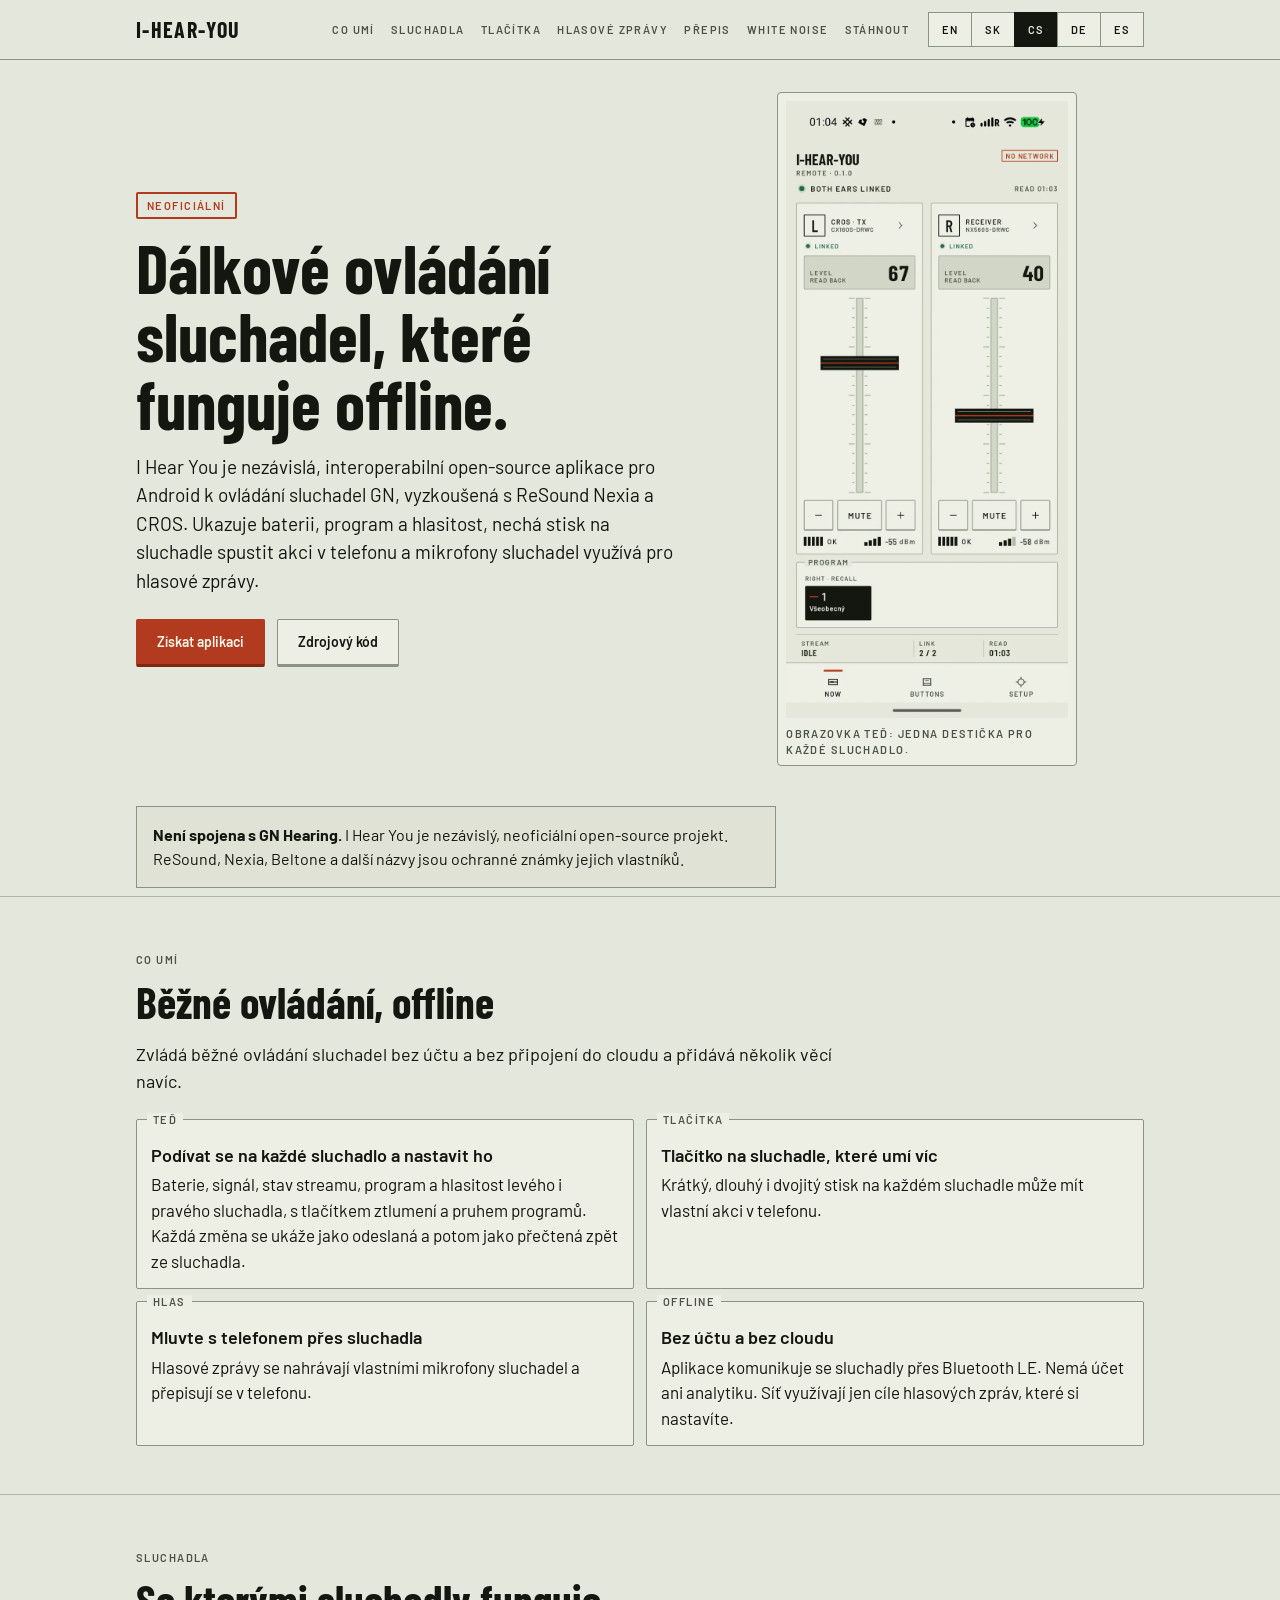
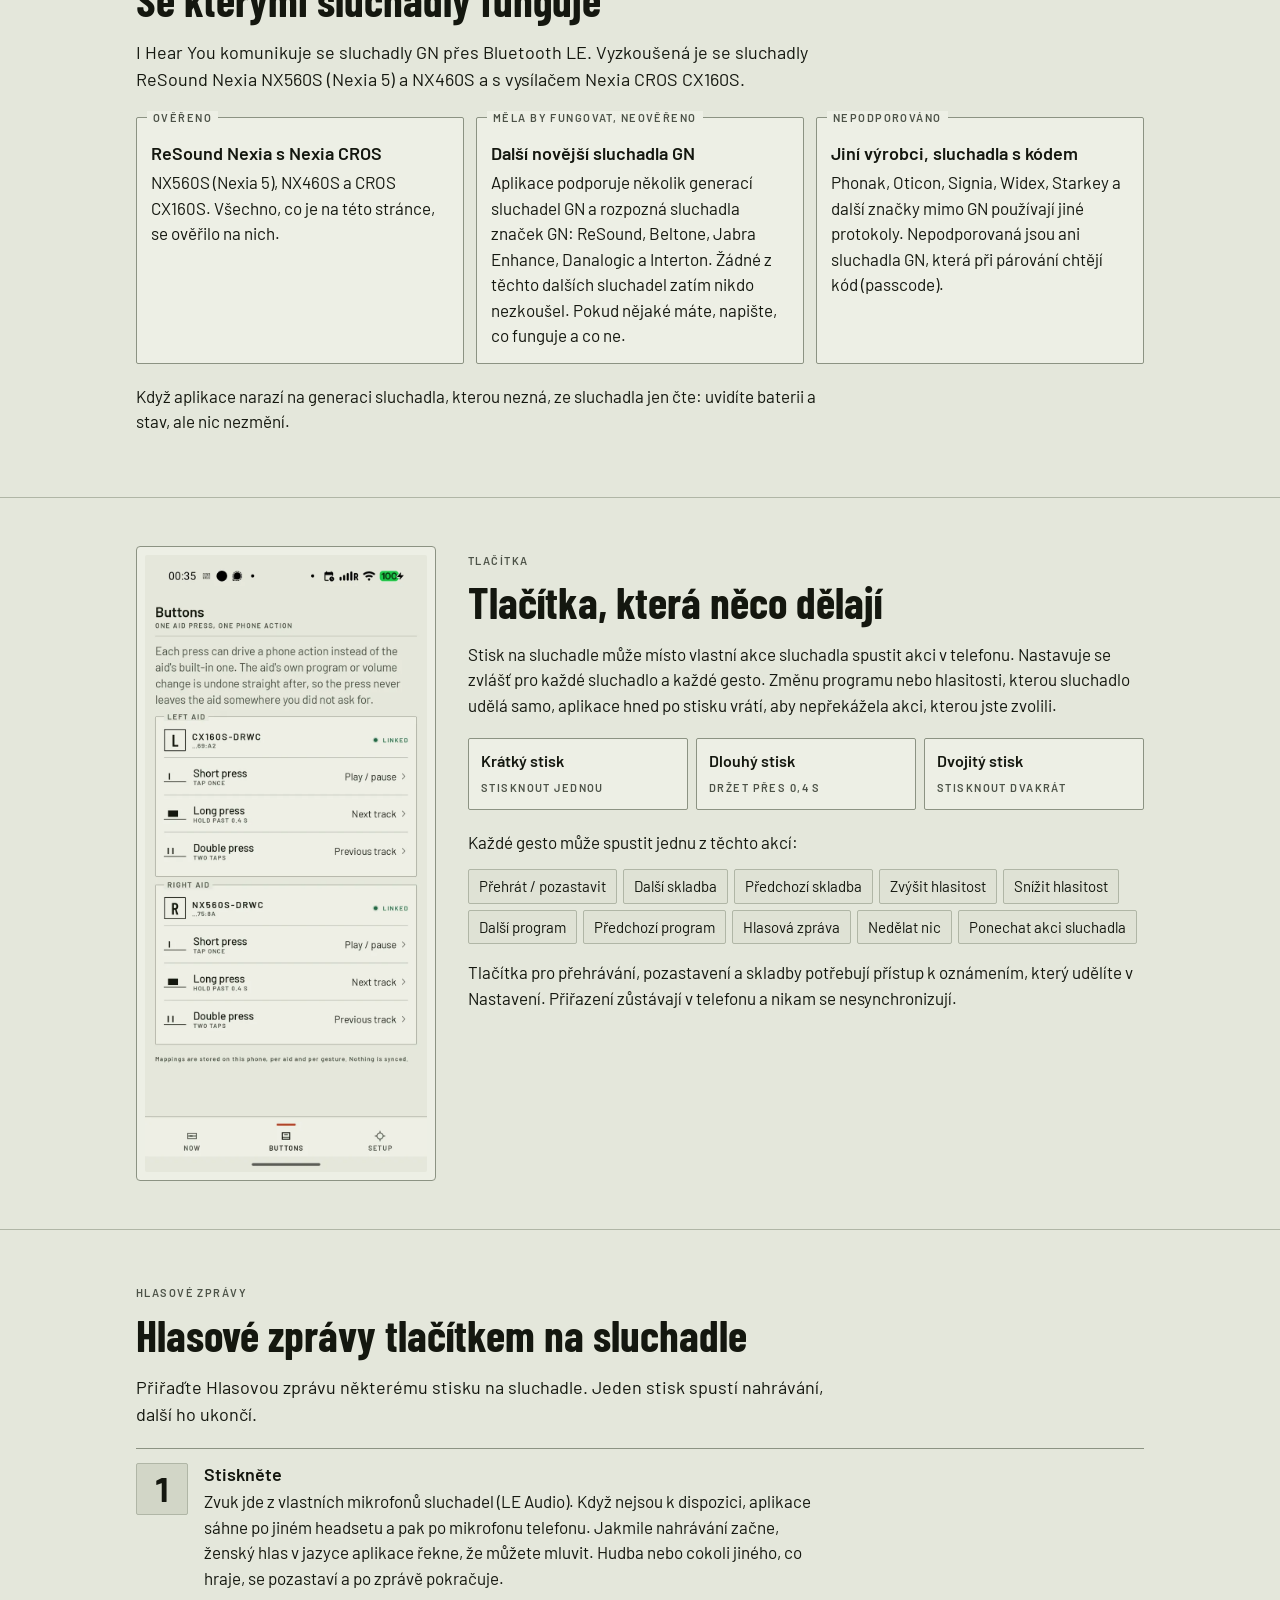
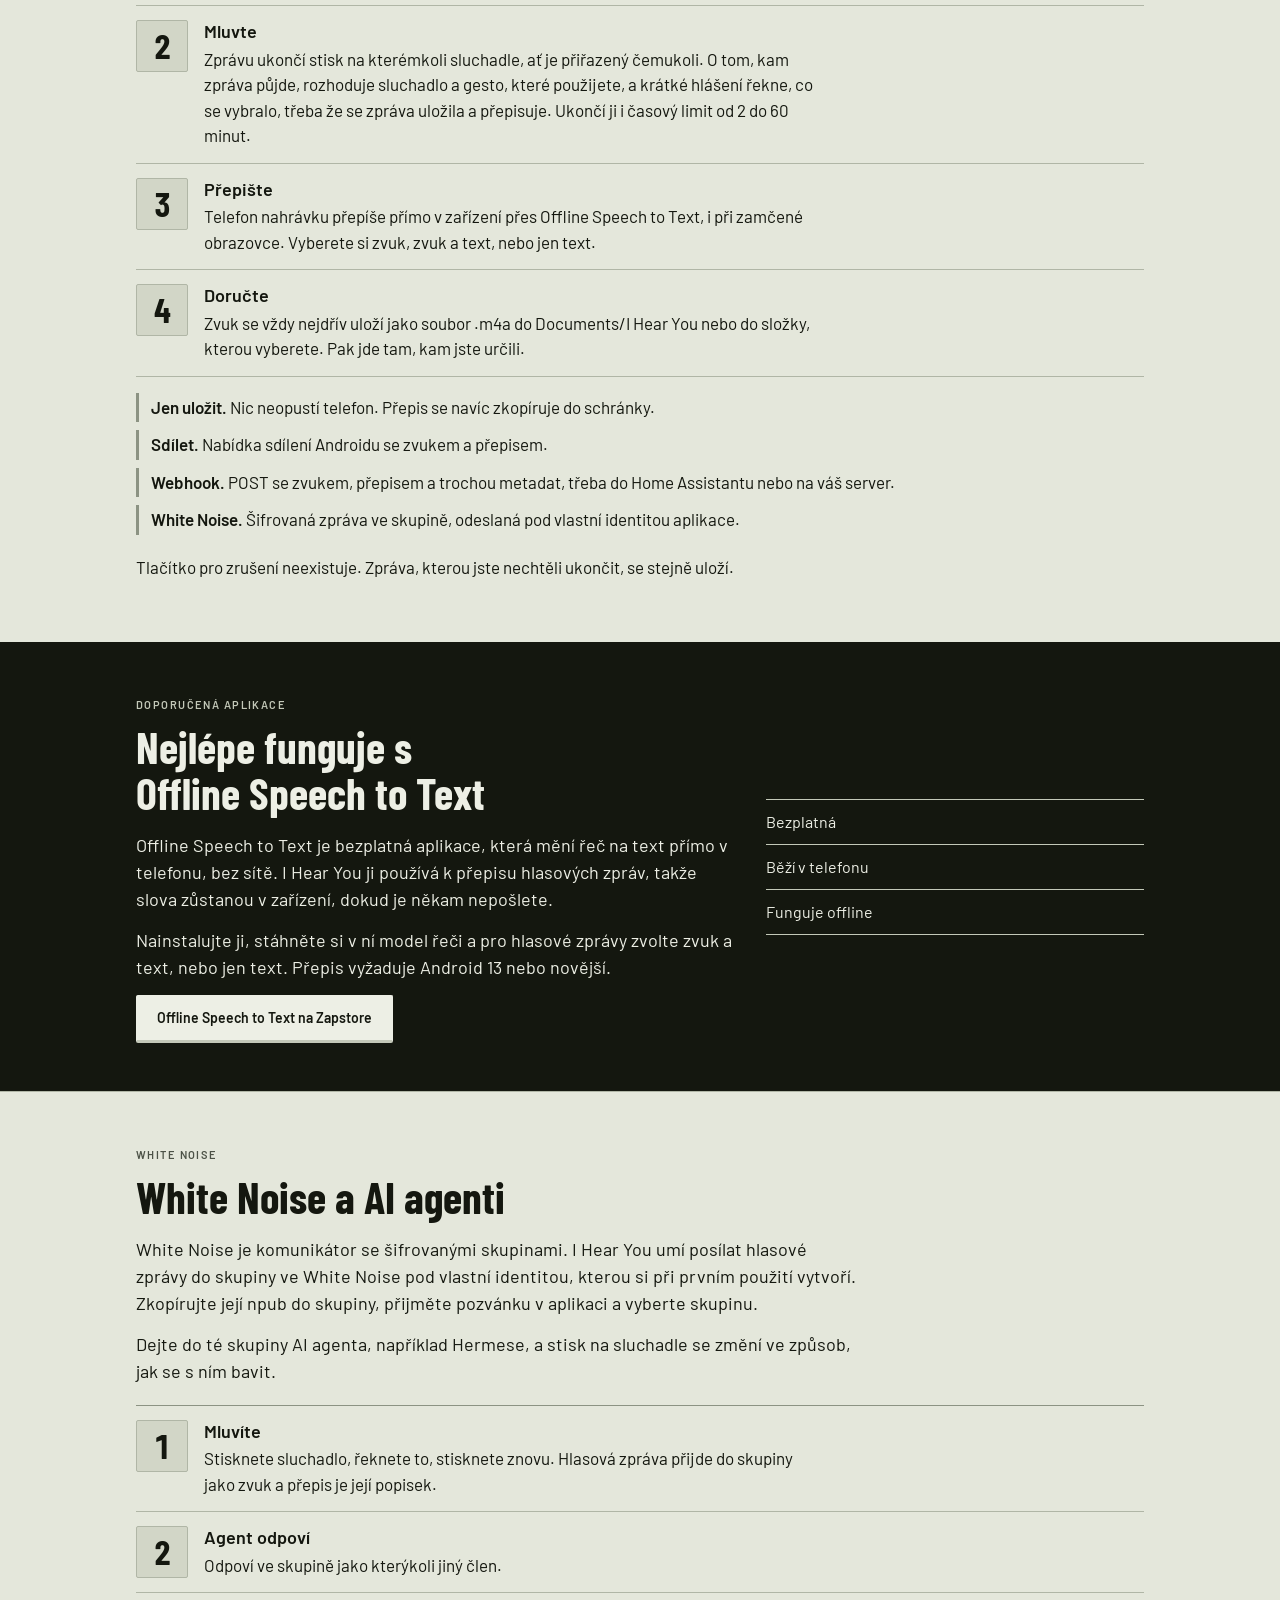
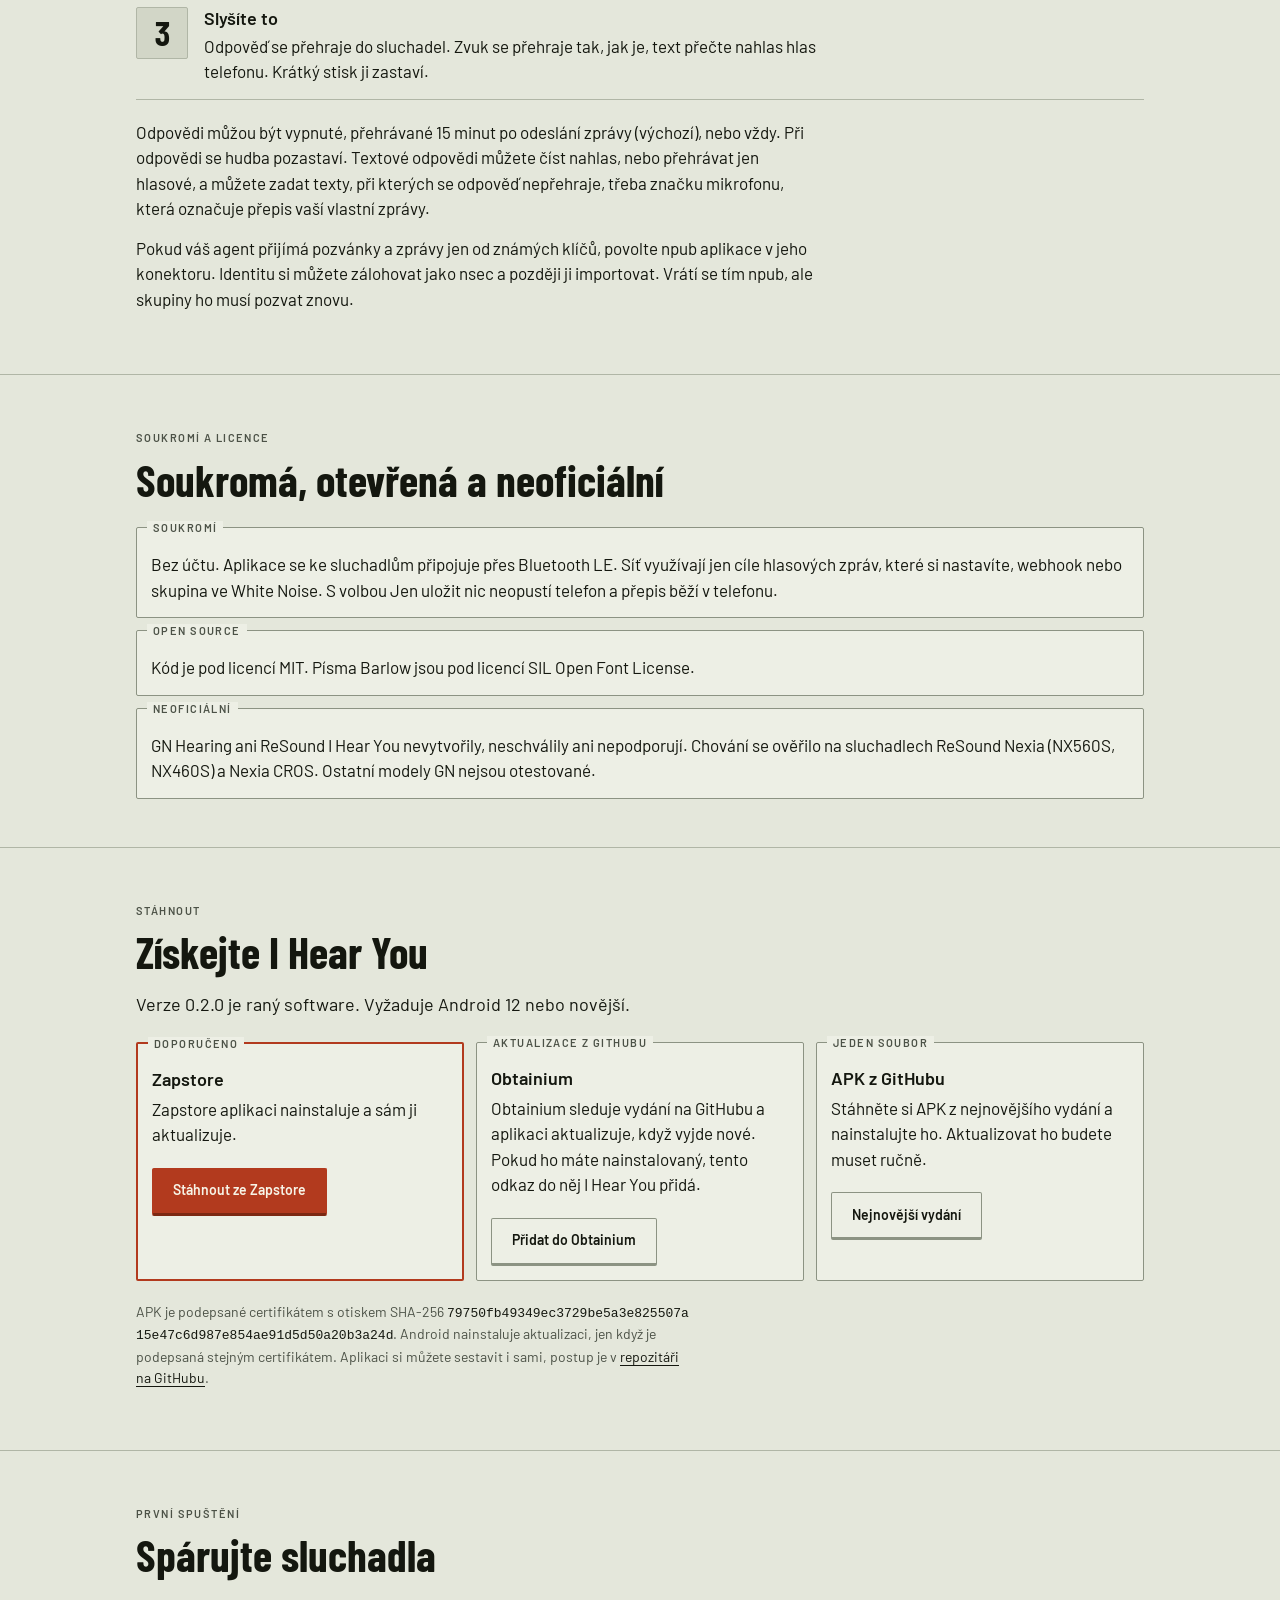
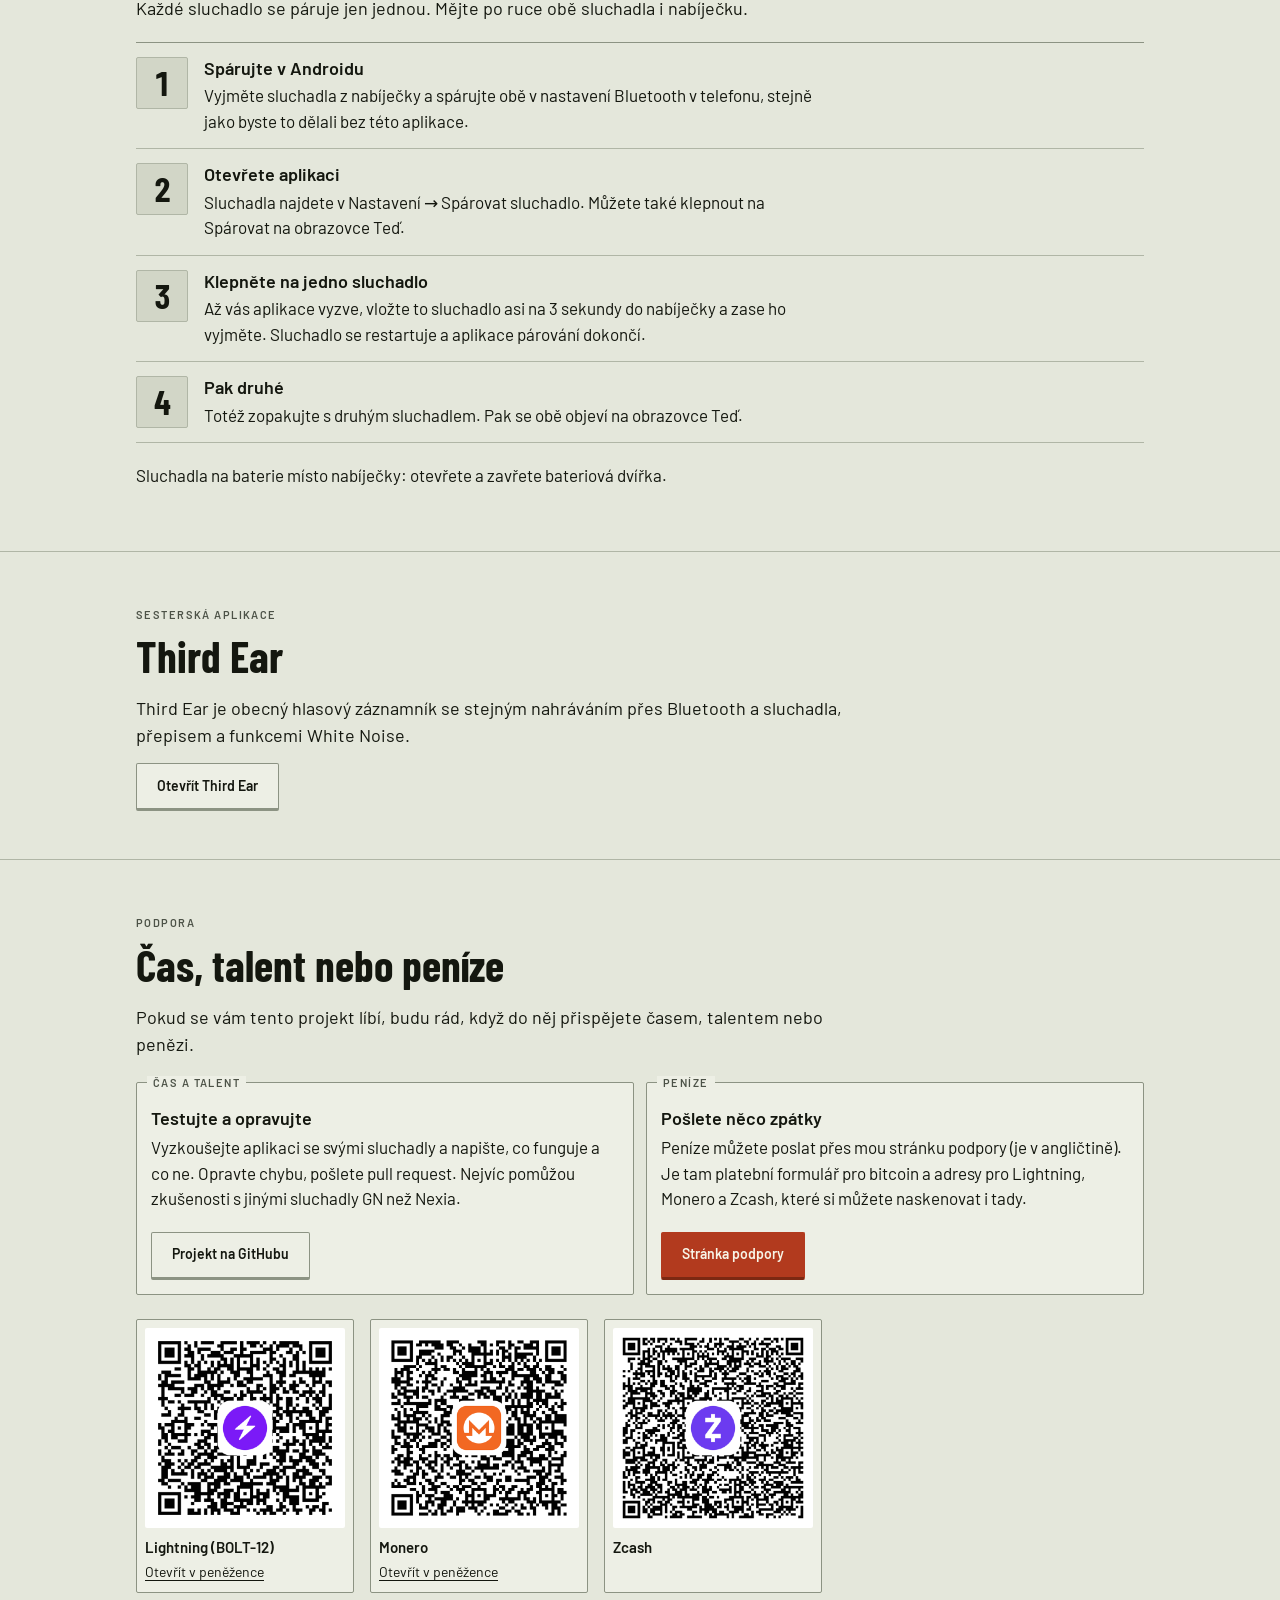
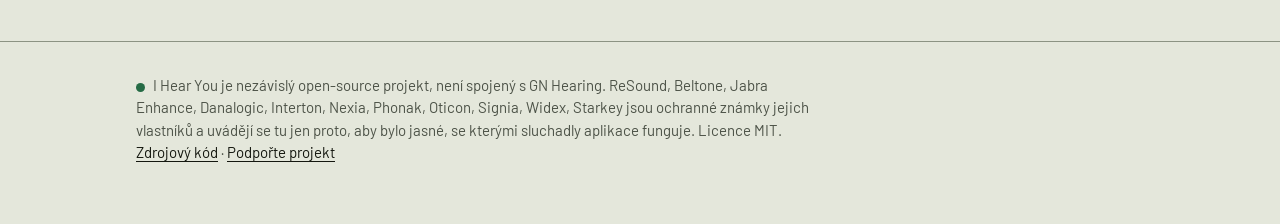
==== website/cs/index.html @ fbbc18d4 "I-Hear-You 0.2.0 Open-source Android remote for GN hearing aids: volume, mute, programs, battery, th" ====
<!doctype html>
<html lang="cs">
<head>
<meta charset="utf-8">
<meta name="viewport" content="width=device-width, initial-scale=1">
<title>I Hear You: offline dálkové ovládání sluchadel GN / ReSound</title>
<meta name="description" content="Nezávislá, interoperabilní open-source aplikace pro Android k ovládání sluchadel GN; funguje s ReSound Nexia a CROS. Bez účtu, funguje offline. Přiřazení tlačítek, hlasové zprávy přes mikrofony sluchadel, přepis v telefonu.">
<meta name="color-scheme" content="light dark">
<meta name="theme-color" content="#E4E7DB" media="(prefers-color-scheme: light)">
<meta name="theme-color" content="#15180F" media="(prefers-color-scheme: dark)">
<meta property="og:title" content="I Hear You: offline dálkové ovládání sluchadel GN / ReSound">
<meta property="og:description" content="Nezávislá, interoperabilní open-source aplikace pro Android k ovládání sluchadel GN; funguje s ReSound Nexia a CROS. Bez účtu, funguje offline. Přiřazení tlačítek, hlasové zprávy přes mikrofony sluchadel, přepis v telefonu.">
<meta property="og:type" content="website">
<link rel="canonical" href="https://jooray.github.io/i-hear-you/cs/">
<link rel="alternate" hreflang="en" href="https://jooray.github.io/i-hear-you/">
<link rel="alternate" hreflang="sk" href="https://jooray.github.io/i-hear-you/sk/">
<link rel="alternate" hreflang="cs" href="https://jooray.github.io/i-hear-you/cs/">
<link rel="alternate" hreflang="de" href="https://jooray.github.io/i-hear-you/de/">
<link rel="alternate" hreflang="es" href="https://jooray.github.io/i-hear-you/es/">
<link rel="alternate" hreflang="x-default" href="https://jooray.github.io/i-hear-you/">
<link rel="preload" href="../fonts/barlow_condensed_bold.ttf" as="font" type="font/ttf" crossorigin>
<link rel="stylesheet" href="../css/site.css">
</head>
<body>
<a class="skip" href="#main">Přeskočit na obsah</a>
<header class="top"><div class="wrap">
<a class="wordmark" href="#top" id="top">I-Hear-You</a>
<nav class="nav"><a href="#what">Co umí</a><a href="#aids">Sluchadla</a><a href="#buttons">Tlačítka</a><a href="#voice">Hlasové zprávy</a><a href="#ostt">Přepis</a><a href="#whitenoise">White Noise</a><a href="#get">Stáhnout</a></nav>
<div class="lang" role="group" aria-label="Language"><a href="../index.html" hreflang="en" lang="en" title="English">EN</a><a href="../sk/index.html" hreflang="sk" lang="sk" title="Slovenčina">SK</a><span aria-current="true" lang="cs">CS</span><a href="../de/index.html" hreflang="de" lang="de" title="Deutsch">DE</a><a href="../es/index.html" hreflang="es" lang="es" title="Español">ES</a></div>
</div></header>
<main id="main">
<div class="hero"><div class="wrap">
<div>
<span class="stamp">Neoficiální</span>
<h1>Dálkové ovládání sluchadel, které funguje offline.</h1>
<p class="lead">I Hear You je nezávislá, interoperabilní open-source aplikace pro Android k ovládání sluchadel GN, vyzkoušená s ReSound Nexia a CROS. Ukazuje baterii, program a hlasitost, nechá stisk na sluchadle spustit akci v telefonu a mikrofony sluchadel využívá pro hlasové zprávy.</p>
<div class="keys">
<a class="key primary" href="#get">Získat aplikaci</a>
<a class="key" href="https://github.com/jooray/i-hear-you">Zdrojový kód</a></div>
</div>
<figure class="shot" style="margin:0 auto"><picture><source srcset="../img/now-dark.webp" media="(prefers-color-scheme: dark)"><img src="../img/now-light.webp" width="720" height="1575" alt="Obrazovka Teď v aplikaci I Hear You: dva kanály sluchadel s úrovní 67 a 40, tlačítka ztlumení a plus/mínus, pruh programů." decoding="async"></picture><figcaption class="label shot-cap">Obrazovka Teď: jedna destička pro každé sluchadlo.</figcaption></figure>
</div></div>
<div class="notice-wrap"><div class="wrap"><p class="notice" role="note"><strong>Není spojena s GN Hearing.</strong> I Hear You je nezávislý, neoficiální open-source projekt. ReSound, Nexia, Beltone a další názvy jsou ochranné známky jejich vlastníků.</p></div></div>

<section id="what"><div class="wrap">
<span class="label">Co umí</span>
<h2>Běžné ovládání, offline</h2>
<p class="intro">Zvládá běžné ovládání sluchadel bez účtu a bez připojení do cloudu a přidává několik věcí navíc.</p>
<div class="grid two"><div class="plate"><span class="label">Teď</span><h3>Podívat se na každé sluchadlo a nastavit ho</h3><p>Baterie, signál, stav streamu, program a hlasitost levého i pravého sluchadla, s tlačítkem ztlumení a pruhem programů. Každá změna se ukáže jako odeslaná a potom jako přečtená zpět ze sluchadla.</p></div><div class="plate"><span class="label">Tlačítka</span><h3>Tlačítko na sluchadle, které umí víc</h3><p>Krátký, dlouhý i dvojitý stisk na každém sluchadle může mít vlastní akci v telefonu.</p></div><div class="plate"><span class="label">Hlas</span><h3>Mluvte s telefonem přes sluchadla</h3><p>Hlasové zprávy se nahrávají vlastními mikrofony sluchadel a přepisují se v telefonu.</p></div><div class="plate"><span class="label">Offline</span><h3>Bez účtu a bez cloudu</h3><p>Aplikace komunikuje se sluchadly přes Bluetooth LE. Nemá účet ani analytiku. Síť využívají jen cíle hlasových zpráv, které si nastavíte.</p></div></div>
</div></section>

<section id="aids"><div class="wrap">
<span class="label">Sluchadla</span>
<h2>Se kterými sluchadly funguje</h2>
<p class="intro">I Hear You komunikuje se sluchadly GN přes Bluetooth LE. Vyzkoušená je se sluchadly ReSound Nexia NX560S (Nexia 5) a NX460S a s vysílačem Nexia CROS CX160S.</p>
<div class="grid three"><div class="plate"><span class="label">Ověřeno</span><h3>ReSound Nexia s Nexia CROS</h3><p>NX560S (Nexia 5), NX460S a CROS CX160S. Všechno, co je na této stránce, se ověřilo na nich.</p></div><div class="plate"><span class="label">Měla by fungovat, neověřeno</span><h3>Další novější sluchadla GN</h3><p>Aplikace podporuje několik generací sluchadel GN a rozpozná sluchadla značek GN: ReSound, Beltone, Jabra Enhance, Danalogic a Interton. Žádné z těchto dalších sluchadel zatím nikdo nezkoušel. Pokud nějaké máte, napište, co funguje a co ne.</p></div><div class="plate"><span class="label">Nepodporováno</span><h3>Jiní výrobci, sluchadla s kódem</h3><p>Phonak, Oticon, Signia, Widex, Starkey a další značky mimo GN používají jiné protokoly. Nepodporovaná jsou ani sluchadla GN, která při párování chtějí kód (passcode).</p></div></div>
<p style="margin-top:20px">Když aplikace narazí na generaci sluchadla, kterou nezná, ze sluchadla jen čte: uvidíte baterii a stav, ale nic nezmění.</p>
</div></section>

<section id="buttons"><div class="wrap split rev">
<figure class="shot"><picture><source srcset="../img/buttons-dark.webp" media="(prefers-color-scheme: dark)"><img src="../img/buttons-light.webp" width="720" height="1575" alt="Obrazovka Tlačítka: pro levé i pravé sluchadlo krátký stisk přiřazený k přehrát / pozastavit, dlouhý k další skladbě, dvojitý k předchozí skladbě." loading="lazy" decoding="async"></picture></figure>
<div>
<span class="label">Tlačítka</span>
<h2>Tlačítka, která něco dělají</h2>
<p>Stisk na sluchadle může místo vlastní akce sluchadla spustit akci v telefonu. Nastavuje se zvlášť pro každé sluchadlo a každé gesto. Změnu programu nebo hlasitosti, kterou sluchadlo udělá samo, aplikace hned po stisku vrátí, aby nepřekážela akci, kterou jste zvolili.</p>
<ul class="gestures"><li><b>Krátký stisk</b><span class="label">stisknout jednou</span></li><li><b>Dlouhý stisk</b><span class="label">držet přes 0,4 s</span></li><li><b>Dvojitý stisk</b><span class="label">stisknout dvakrát</span></li></ul>
<p>Každé gesto může spustit jednu z těchto akcí:</p>
<ul class="chips"><li>Přehrát / pozastavit</li><li>Další skladba</li><li>Předchozí skladba</li><li>Zvýšit hlasitost</li><li>Snížit hlasitost</li><li>Další program</li><li>Předchozí program</li><li>Hlasová zpráva</li><li>Nedělat nic</li><li>Ponechat akci sluchadla</li></ul>
<p style="margin-top:16px">Tlačítka pro přehrávání, pozastavení a skladby potřebují přístup k oznámením, který udělíte v Nastavení. Přiřazení zůstávají v telefonu a nikam se nesynchronizují.</p>
</div>
</div></section>

<section id="voice"><div class="wrap">
<span class="label">Hlasové zprávy</span>
<h2>Hlasové zprávy tlačítkem na sluchadle</h2>
<p class="intro">Přiřaďte Hlasovou zprávu některému stisku na sluchadle. Jeden stisk spustí nahrávání, další ho ukončí.</p>
<ol class="rows"><li><span class="num" aria-hidden="true">1</span><h3>Stiskněte</h3><p>Zvuk jde z vlastních mikrofonů sluchadel (LE Audio). Když nejsou k dispozici, aplikace sáhne po jiném headsetu a pak po mikrofonu telefonu. Jakmile nahrávání začne, ženský hlas v jazyce aplikace řekne, že můžete mluvit. Hudba nebo cokoli jiného, co hraje, se pozastaví a po zprávě pokračuje.</p></li><li><span class="num" aria-hidden="true">2</span><h3>Mluvte</h3><p>Zprávu ukončí stisk na kterémkoli sluchadle, ať je přiřazený čemukoli. O tom, kam zpráva půjde, rozhoduje sluchadlo a gesto, které použijete, a krátké hlášení řekne, co se vybralo, třeba že se zpráva uložila a přepisuje. Ukončí ji i časový limit od 2 do 60 minut.</p></li><li><span class="num" aria-hidden="true">3</span><h3>Přepište</h3><p>Telefon nahrávku přepíše přímo v zařízení přes Offline Speech to Text, i při zamčené obrazovce. Vyberete si zvuk, zvuk a text, nebo jen text.</p></li><li><span class="num" aria-hidden="true">4</span><h3>Doručte</h3><p>Zvuk se vždy nejdřív uloží jako soubor .m4a do Documents/I Hear You nebo do složky, kterou vyberete. Pak jde tam, kam jste určili.</p></li></ol>
<ul class="dest"><li><b>Jen uložit.</b> Nic neopustí telefon. Přepis se navíc zkopíruje do schránky.</li><li><b>Sdílet.</b> Nabídka sdílení Androidu se zvukem a přepisem.</li><li><b>Webhook.</b> POST se zvukem, přepisem a trochou metadat, třeba do Home Assistantu nebo na váš server.</li><li><b>White Noise.</b> Šifrovaná zpráva ve skupině, odeslaná pod vlastní identitou aplikace.</li></ul>
<p style="margin-top:20px">Tlačítko pro zrušení neexistuje. Zpráva, kterou jste nechtěli ukončit, se stejně uloží.</p>
</div></section>

<section id="ostt" class="band"><div class="wrap band-grid">
<div>
<span class="label">Doporučená aplikace</span>
<h2>Nejlépe funguje s Offline Speech to Text</h2>
<p>Offline Speech to Text je bezplatná aplikace, která mění řeč na text přímo v telefonu, bez sítě. I Hear You ji používá k přepisu hlasových zpráv, takže slova zůstanou v zařízení, dokud je někam nepošlete.</p>
<p>Nainstalujte ji, stáhněte si v ní model řeči a pro hlasové zprávy zvolte zvuk a text, nebo jen text. Přepis vyžaduje Android 13 nebo novější.</p>
<div class="keys"><a class="key" href="https://zapstore.dev/apps/app.offlinespeechtotext">Offline Speech to Text na Zapstore</a></div>
</div>
<ul><li>Bezplatná</li><li>Běží v telefonu</li><li>Funguje offline</li></ul>
</div></section>

<section id="whitenoise"><div class="wrap">
<span class="label">White Noise</span>
<h2>White Noise a AI agenti</h2>
<p class="intro">White Noise je komunikátor se šifrovanými skupinami. I Hear You umí posílat hlasové zprávy do skupiny ve White Noise pod vlastní identitou, kterou si při prvním použití vytvoří. Zkopírujte její npub do skupiny, přijměte pozvánku v aplikaci a vyberte skupinu.</p>
<p class="intro">Dejte do té skupiny AI agenta, například Hermese, a stisk na sluchadle se změní ve způsob, jak se s ním bavit.</p>
<ol class="rows"><li><span class="num" aria-hidden="true">1</span><h3>Mluvíte</h3><p>Stisknete sluchadlo, řeknete to, stisknete znovu. Hlasová zpráva přijde do skupiny jako zvuk a přepis je její popisek.</p></li><li><span class="num" aria-hidden="true">2</span><h3>Agent odpoví</h3><p>Odpoví ve skupině jako kterýkoli jiný člen.</p></li><li><span class="num" aria-hidden="true">3</span><h3>Slyšíte to</h3><p>Odpověď se přehraje do sluchadel. Zvuk se přehraje tak, jak je, text přečte nahlas hlas telefonu. Krátký stisk ji zastaví.</p></li></ol>
<p style="margin-top:20px">Odpovědi můžou být vypnuté, přehrávané 15 minut po odeslání zprávy (výchozí), nebo vždy. Při odpovědi se hudba pozastaví. Textové odpovědi můžete číst nahlas, nebo přehrávat jen hlasové, a můžete zadat texty, při kterých se odpověď nepřehraje, třeba značku mikrofonu, která označuje přepis vaší vlastní zprávy.</p>
<p>Pokud váš agent přijímá pozvánky a zprávy jen od známých klíčů, povolte npub aplikace v jeho konektoru. Identitu si můžete zálohovat jako nsec a později ji importovat. Vrátí se tím npub, ale skupiny ho musí pozvat znovu.</p>
</div></section>

<section id="privacy"><div class="wrap">
<span class="label">Soukromí a licence</span>
<h2>Soukromá, otevřená a neoficiální</h2>
<div class="grid"><div class="plate"><span class="label">Soukromí</span><p>Bez účtu. Aplikace se ke sluchadlům připojuje přes Bluetooth LE. Síť využívají jen cíle hlasových zpráv, které si nastavíte, webhook nebo skupina ve White Noise. S volbou Jen uložit nic neopustí telefon a přepis běží v telefonu.</p></div><div class="plate"><span class="label">Open source</span><p>Kód je pod licencí MIT. Písma Barlow jsou pod licencí SIL Open Font License.</p></div><div class="plate"><span class="label">Neoficiální</span><p>GN Hearing ani ReSound I Hear You nevytvořily, neschválily ani nepodporují. Chování se ověřilo na sluchadlech ReSound Nexia (NX560S, NX460S) a Nexia CROS. Ostatní modely GN nejsou otestované.</p></div></div>
</div></section>

<section id="get"><div class="wrap">
<span class="label">Stáhnout</span>
<h2>Získejte I Hear You</h2>
<p class="intro">Verze 0.2.0 je raný software. Vyžaduje Android 12 nebo novější.</p>
<div class="grid three"><div class="plate pick"><span class="label">Doporučeno</span><h3>Zapstore</h3><p>Zapstore aplikaci nainstaluje a sám ji aktualizuje.</p><p><a class="key primary" href="https://zapstore.dev/apps/app.ihearyou">Stáhnout ze Zapstore</a></p></div><div class="plate"><span class="label">Aktualizace z GitHubu</span><h3>Obtainium</h3><p>Obtainium sleduje vydání na GitHubu a aplikaci aktualizuje, když vyjde nové. Pokud ho máte nainstalovaný, tento odkaz do něj I Hear You přidá.</p><p><a class="key" href="obtainium://add/https://github.com/jooray/i-hear-you">Přidat do Obtainium</a></p></div><div class="plate"><span class="label">Jeden soubor</span><h3>APK z GitHubu</h3><p>Stáhněte si APK z nejnovějšího vydání a nainstalujte ho. Aktualizovat ho budete muset ručně.</p><p><a class="key" href="https://github.com/jooray/i-hear-you/releases/latest">Nejnovější vydání</a></p></div></div>
<p class="fine">APK je podepsané certifikátem s otiskem SHA-256 <code>79750fb49349ec3729be5a3e825507a15e47c6d987e854ae91d5d50a20b3a24d</code>. Android nainstaluje aktualizaci, jen když je podepsaná stejným certifikátem. Aplikaci si můžete sestavit i sami, postup je v <a href="https://github.com/jooray/i-hear-you">repozitáři na GitHubu</a>.</p>
</div></section>

<section id="pair"><div class="wrap">
<span class="label">První spuštění</span>
<h2>Spárujte sluchadla</h2>
<p class="intro">Každé sluchadlo se páruje jen jednou. Mějte po ruce obě sluchadla i nabíječku.</p>
<ol class="rows"><li><span class="num" aria-hidden="true">1</span><h3>Spárujte v Androidu</h3><p>Vyjměte sluchadla z nabíječky a spárujte obě v nastavení Bluetooth v telefonu, stejně jako byste to dělali bez této aplikace.</p></li><li><span class="num" aria-hidden="true">2</span><h3>Otevřete aplikaci</h3><p>Sluchadla najdete v Nastavení → Spárovat sluchadlo. Můžete také klepnout na Spárovat na obrazovce Teď.</p></li><li><span class="num" aria-hidden="true">3</span><h3>Klepněte na jedno sluchadlo</h3><p>Až vás aplikace vyzve, vložte to sluchadlo asi na 3 sekundy do nabíječky a zase ho vyjměte. Sluchadlo se restartuje a aplikace párování dokončí.</p></li><li><span class="num" aria-hidden="true">4</span><h3>Pak druhé</h3><p>Totéž zopakujte s druhým sluchadlem. Pak se obě objeví na obrazovce Teď.</p></li></ol>
<p style="margin-top:20px">Sluchadla na baterie místo nabíječky: otevřete a zavřete bateriová dvířka.</p>
</div></section>

<section id="third"><div class="wrap">
<span class="label">Sesterská aplikace</span>
<h2>Third Ear</h2>
<p class="intro">Third Ear je obecný hlasový záznamník se stejným nahráváním přes Bluetooth a sluchadla, přepisem a funkcemi White Noise.</p>
<div class="keys"><a class="key" href="https://jooray.github.io/third-ear/">Otevřít Third Ear</a></div>
</div></section>
<section id="support"><div class="wrap">
<span class="label">Podpora</span>
<h2>Čas, talent nebo peníze</h2>
<p class="intro">Pokud se vám tento projekt líbí, budu rád, když do něj přispějete časem, talentem nebo penězi.</p>
<div class="grid two"><div class="plate"><span class="label">Čas a talent</span><h3>Testujte a opravujte</h3><p>Vyzkoušejte aplikaci se svými sluchadly a napište, co funguje a co ne. Opravte chybu, pošlete pull request. Nejvíc pomůžou zkušenosti s jinými sluchadly GN než Nexia.</p><p><a class="key" href="https://github.com/jooray/i-hear-you">Projekt na GitHubu</a></p></div><div class="plate"><span class="label">Peníze</span><h3>Pošlete něco zpátky</h3><p>Peníze můžete poslat přes mou stránku podpory (je v angličtině). Je tam platební formulář pro bitcoin a adresy pro Lightning, Monero a Zcash, které si můžete naskenovat i tady.</p><p><a class="key primary" href="https://juraj.bednar.io/en/support-me/">Stránka podpory</a></p></div></div>
<ul class="qr"><li><img src="../img/qr-lightning-en.png" width="200" height="200" alt="QR kód: Lightning BOLT-12 offer" loading="lazy" decoding="async"><b>Lightning (BOLT-12)</b><a href="lightning:lno1pg98xatswphhyapqg48pvggz7yjxhrlfqjju2xf4qnvqd9fjk8acdy4cf7e7kep33vspyw8kplcs">Otevřít v peněžence</a></li><li><img src="../img/qr-monero.png" width="200" height="200" alt="QR kód: adresa Monero" loading="lazy" decoding="async"><b>Monero</b><a href="monero:89jGcmA65CReki73oLFvxHUzyR45wMqTN8G93ZYRizWVF2XUQgYKbPLGQYgxj2YjX4fxAUPQ7tLr4ATP7fpR4dSeHH3r9iH">Otevřít v peněžence</a></li><li><img src="../img/qr-zcash.png" width="200" height="200" alt="QR kód: adresa Zcash" loading="lazy" decoding="async"><b>Zcash</b></li></ul>
</div></section>
</main>
<footer><div class="wrap">
<p><span class="tick" aria-hidden="true"></span>I Hear You je nezávislý open-source projekt, není spojený s GN Hearing. ReSound, Beltone, Jabra Enhance, Danalogic, Interton, Nexia, Phonak, Oticon, Signia, Widex, Starkey jsou ochranné známky jejich vlastníků a uvádějí se tu jen proto, aby bylo jasné, se kterými sluchadly aplikace funguje. Licence MIT. <a href="https://github.com/jooray/i-hear-you">Zdrojový kód</a> · <a href="#support">Podpořte projekt</a></p>
</div></footer>
</body>
</html>
---- website/css/site.css ----
/* I Hear You website. Palette and type follow DESIGN.md ("The Sealed Meter"). */
@font-face{font-family:"Barlow";font-weight:400;font-style:normal;font-display:swap;src:url(../fonts/barlow_regular.ttf) format("truetype")}
@font-face{font-family:"Barlow";font-weight:600;font-style:normal;font-display:swap;src:url(../fonts/barlow_semibold.ttf) format("truetype")}
@font-face{font-family:"Barlow";font-weight:700;font-style:normal;font-display:swap;src:url(../fonts/barlow_bold.ttf) format("truetype")}
@font-face{font-family:"Barlow Condensed";font-weight:600;font-style:normal;font-display:swap;src:url(../fonts/barlow_condensed_semibold.ttf) format("truetype")}
@font-face{font-family:"Barlow Condensed";font-weight:700;font-style:normal;font-display:swap;src:url(../fonts/barlow_condensed_bold.ttf) format("truetype")}

:root{
  --ground:#E4E7DB;--plate:#EDEFE5;--plate-alt:#DFE2D5;--recess:#D2D6C7;
  --ink:#14170F;--ink-muted:#4C5247;--rule:#B0B6A6;--rule-strong:#8C9383;
  --seal:#B23A1E;--on-seal:#F7F4E7;--live:#256B45;
  --band:#14170F;--on-band:#EDEFE5;--on-band-muted:#C3C8B8;
  --shot-rule:#B0B6A6;
}
@media (prefers-color-scheme:dark){
  :root:not([data-theme="light"]){
    --ground:#15180F;--plate:#1C2016;--plate-alt:#222719;--recess:#0F120B;
    --ink:#ECE9DA;--ink-muted:#A9AE9F;--rule:#3B4134;--rule-strong:#59604E;
    --seal:#E8633F;--on-seal:#15180F;--live:#74C596;
    --band:#ECE9DA;--on-band:#15180F;--on-band-muted:#3B4134;
  }
}
*{box-sizing:border-box}
html{-webkit-text-size-adjust:100%;scroll-behavior:smooth}
body{margin:0;background:var(--ground);color:var(--ink);font:400 17px/1.5 "Barlow",system-ui,sans-serif;overflow-x:hidden}
img{max-width:100%;height:auto;display:block}
a{color:var(--ink);text-decoration-thickness:1px;text-underline-offset:3px}
a:hover{text-decoration-thickness:2px}
:focus-visible{outline:3px solid var(--seal);outline-offset:2px}
.skip{position:absolute;left:-999px;top:0;background:var(--ink);color:var(--ground);padding:10px 14px;z-index:10}
.skip:focus{left:0}
.wrap{max-width:1040px;margin:0 auto;padding:0 16px}

/* header */
.top{border-bottom:1px solid var(--rule-strong)}
.top .wrap{display:flex;flex-wrap:wrap;align-items:center;gap:8px 20px;padding-top:12px;padding-bottom:12px}
.wordmark{font:700 22px/1.1 "Barlow Condensed",sans-serif;letter-spacing:.06em;text-decoration:none;text-transform:uppercase;margin-right:auto}
.nav{display:flex;flex-wrap:wrap;gap:4px 16px;font:600 11px/1 "Barlow",sans-serif;letter-spacing:.13em;text-transform:uppercase}
.nav a{text-decoration:none;color:var(--ink-muted);padding:10px 0}
.nav a:hover{color:var(--ink);text-decoration:underline}
.lang{display:flex;gap:0;font:600 11px/1 "Barlow",sans-serif;letter-spacing:.13em}
.lang a,.lang span{padding:11px 10px;border:1px solid var(--rule-strong);margin-left:-1px;text-decoration:none;min-width:44px;text-align:center;background:var(--plate)}
.lang span{background:var(--ink);color:var(--ground);border-color:var(--ink)}
.lang a:hover{background:var(--plate-alt)}

/* label, stamp, keys */
.label{font:600 11px/1.4 "Barlow",sans-serif;letter-spacing:.13em;text-transform:uppercase;color:var(--ink-muted)}
.stamp{display:inline-block;border:2px solid var(--seal);color:var(--seal);font:600 11px/1 "Barlow",sans-serif;letter-spacing:.13em;text-transform:uppercase;padding:6px 9px;border-radius:2px}
.key{display:inline-flex;align-items:center;justify-content:center;min-height:48px;padding:0 20px;background:var(--plate);color:var(--ink);border:1px solid var(--rule-strong);border-bottom:3px solid var(--rule-strong);border-radius:2px;font:600 14px/1.2 "Barlow",sans-serif;text-decoration:none;text-align:center}
.key:hover{background:var(--plate-alt);text-decoration:none}
.key:active{transform:translateY(2px);border-bottom-width:1px}
.key.primary{background:var(--seal);color:var(--on-seal);border-color:var(--seal);border-bottom-color:#7c2812}
.key.primary:hover{filter:brightness(1.06)}
.key.off{opacity:.62;pointer-events:none;border-style:dashed}
.keys{display:flex;flex-wrap:wrap;gap:12px}

/* hero */
.hero{padding:32px 0 40px}
.hero .wrap{display:grid;grid-template-columns:minmax(0,1fr);gap:32px}
.hero h1{font:700 clamp(40px,9vw,68px)/1 "Barlow Condensed",sans-serif;margin:14px 0 16px;text-wrap:balance}
.lead{font-size:19px;max-width:34em;margin:0 0 24px}
.shot{border:1px solid var(--rule-strong);border-radius:4px;background:var(--plate);padding:8px;max-width:300px;width:100%;margin:0 auto}
.shot img{border-radius:2px}
.shot-cap{margin-top:8px}
@media(min-width:780px){
  .hero .wrap{grid-template-columns:minmax(0,1.25fr) minmax(0,1fr);align-items:center}
  .shot{margin:0 0 0 auto}
}

/* notice */
.notice{border:1px solid var(--rule-strong);background:var(--plate-alt);padding:16px;margin:0 0 0;font-size:16px}
.notice strong{font-weight:700}
.notice-wrap{padding:0 0 8px}

/* sections */
section{padding:48px 0;border-top:1px solid var(--rule)}
h2{font:700 clamp(30px,6vw,44px)/1.05 "Barlow Condensed",sans-serif;margin:8px 0 16px;text-wrap:balance}
h3{font:600 18px/1.25 "Barlow",sans-serif;margin:0 0 6px}
p{margin:0 0 14px;max-width:40em}
.intro{font-size:18px;max-width:40em}
.grid{display:grid;grid-template-columns:minmax(0,1fr);gap:12px;margin-top:24px}
@media(min-width:640px){.grid.two{grid-template-columns:repeat(2,minmax(0,1fr))}}
@media(min-width:900px){.grid.four{grid-template-columns:repeat(4,minmax(0,1fr))}}
.plate{position:relative;border:1px solid var(--rule-strong);background:var(--plate);border-radius:2px;padding:24px 14px 14px}
.plate>.label{position:absolute;top:-7px;left:10px;background:var(--plate);padding:0 6px;line-height:14px}
.plate p:last-child{margin-bottom:0}
.plate p{max-width:none}

.split{display:grid;grid-template-columns:minmax(0,1fr);gap:32px;align-items:start}
@media(min-width:780px){.split{grid-template-columns:minmax(0,1fr) 300px}.split.rev{grid-template-columns:300px minmax(0,1fr)}.split.rev .shot{order:-1}}
.split .shot{margin:0}

.rows{list-style:none;margin:20px 0 0;padding:0;border-top:1px solid var(--rule-strong)}
.rows li{display:grid;grid-template-columns:auto minmax(0,1fr);gap:4px 16px;padding:14px 0;border-bottom:1px solid var(--rule)}
.rows .num{grid-row:span 2;min-width:52px;height:52px;display:flex;align-items:center;justify-content:center;background:var(--recess);border:1px solid var(--rule);border-radius:2px;font:700 34px/1 "Barlow Condensed",sans-serif;font-feature-settings:"tnum"}
.rows p{margin:0;max-width:36em}
.rows h3{margin:0}
.gestures{display:grid;gap:8px;margin:20px 0;padding:0;list-style:none}
@media(min-width:560px){.gestures{grid-template-columns:repeat(3,minmax(0,1fr))}}
.gestures li{border:1px solid var(--rule-strong);background:var(--plate);padding:10px 12px;border-radius:2px}
.gestures b{display:block;font-weight:600;font-size:16px}
.chips{display:flex;flex-wrap:wrap;gap:6px;list-style:none;margin:8px 0 0;padding:0}
.chips li{background:var(--plate-alt);border:1px solid var(--rule);padding:5px 10px;font-size:15px;border-radius:2px}
.dest{margin:16px 0 0;padding:0;list-style:none;display:grid;gap:8px}
.dest li{border-left:3px solid var(--rule-strong);padding:2px 0 2px 12px}
.dest b{font-weight:600}

/* OSTT band */
.band{background:var(--band);color:var(--on-band);border-top:0;border-bottom:0}
.band h2{color:var(--on-band)}
.band .label{color:var(--on-band-muted)}
.band p{font-size:18px}
.band .key{background:var(--on-band);color:var(--band);border-color:var(--on-band);border-bottom-color:var(--on-band-muted)}
.band .key:hover{background:var(--plate-alt)}
.band .stamp{border-color:var(--on-band);color:var(--on-band)}
.band-grid{display:grid;grid-template-columns:minmax(0,1fr);gap:24px}
@media(min-width:780px){.band-grid{grid-template-columns:minmax(0,1.6fr) minmax(0,1fr);align-items:center}}
.band ul{margin:0;padding:0;list-style:none;border-top:1px solid var(--on-band-muted)}
.band li{padding:10px 0;border-bottom:1px solid var(--on-band-muted);font-size:16px}

/* get */
.get-note{color:var(--ink-muted);font-size:15px}
.dl{display:grid;grid-template-columns:minmax(0,1fr);gap:12px;margin-top:20px}
@media(min-width:640px){.dl{grid-template-columns:repeat(2,minmax(0,1fr))}}

footer{border-top:1px solid var(--rule-strong);padding:32px 0 48px;font-size:15px;color:var(--ink-muted)}
footer p{max-width:46em}
footer a{color:var(--ink)}
.tick{display:inline-block;width:9px;height:9px;border-radius:50%;background:var(--live);margin-right:8px;vertical-align:middle}

@media(prefers-reduced-motion:reduce){html{scroll-behavior:auto}.key:active{transform:none}}

/* hearing aids, install, pairing, support */
@media(min-width:860px){.grid.three{grid-template-columns:repeat(3,minmax(0,1fr))}}
.plate .key{margin-top:6px}
.plate.pick{border-color:var(--seal);border-width:2px}
.fine{color:var(--ink-muted);font-size:14px;margin-top:20px}
.fine code{font:13px/1.5 ui-monospace,SFMono-Regular,Menlo,monospace;word-break:break-all;color:var(--ink)}
.qr{display:flex;flex-wrap:wrap;gap:16px;list-style:none;margin:24px 0 0;padding:0}
.qr li{border:1px solid var(--rule-strong);background:var(--plate);border-radius:2px;padding:8px;width:218px}
.qr img{width:200px;height:200px;background:#fff;border-radius:2px}
.qr b{display:block;font-weight:600;font-size:15px;margin-top:8px}
.qr a{font-size:14px}
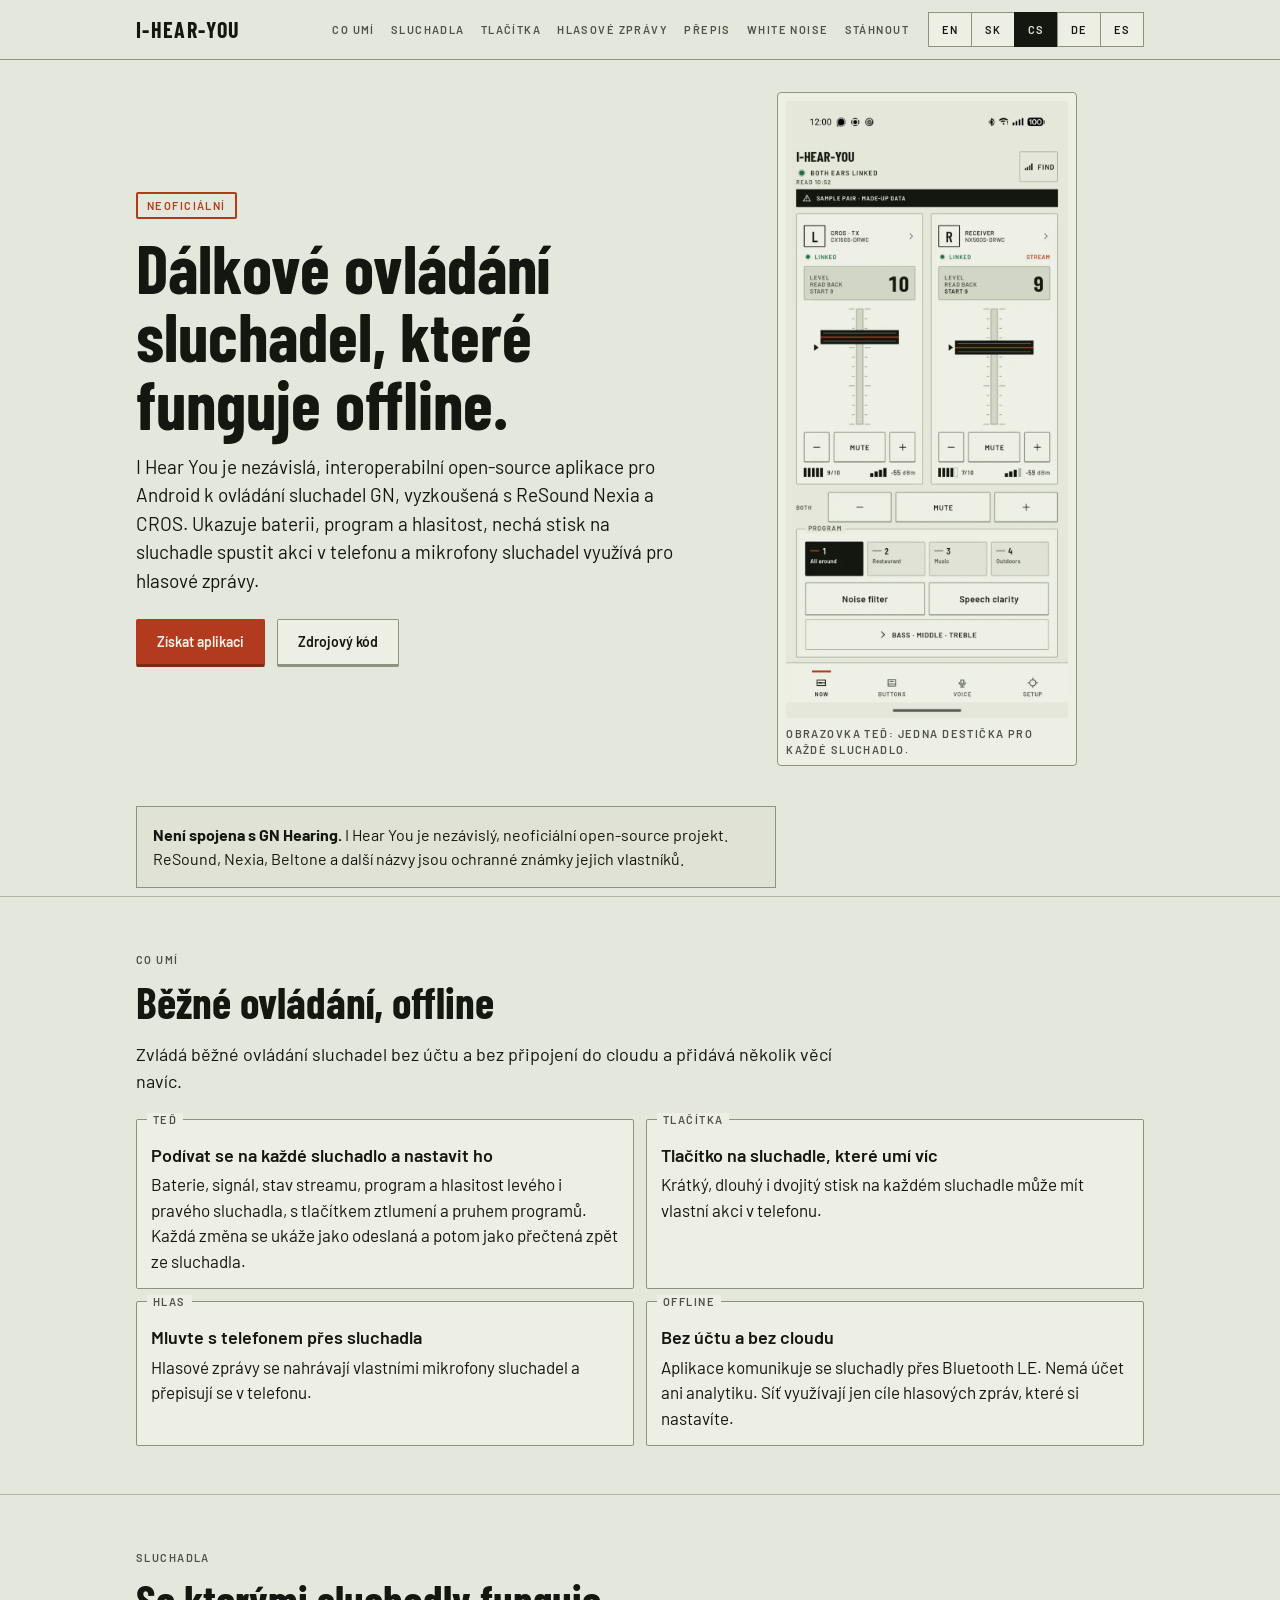
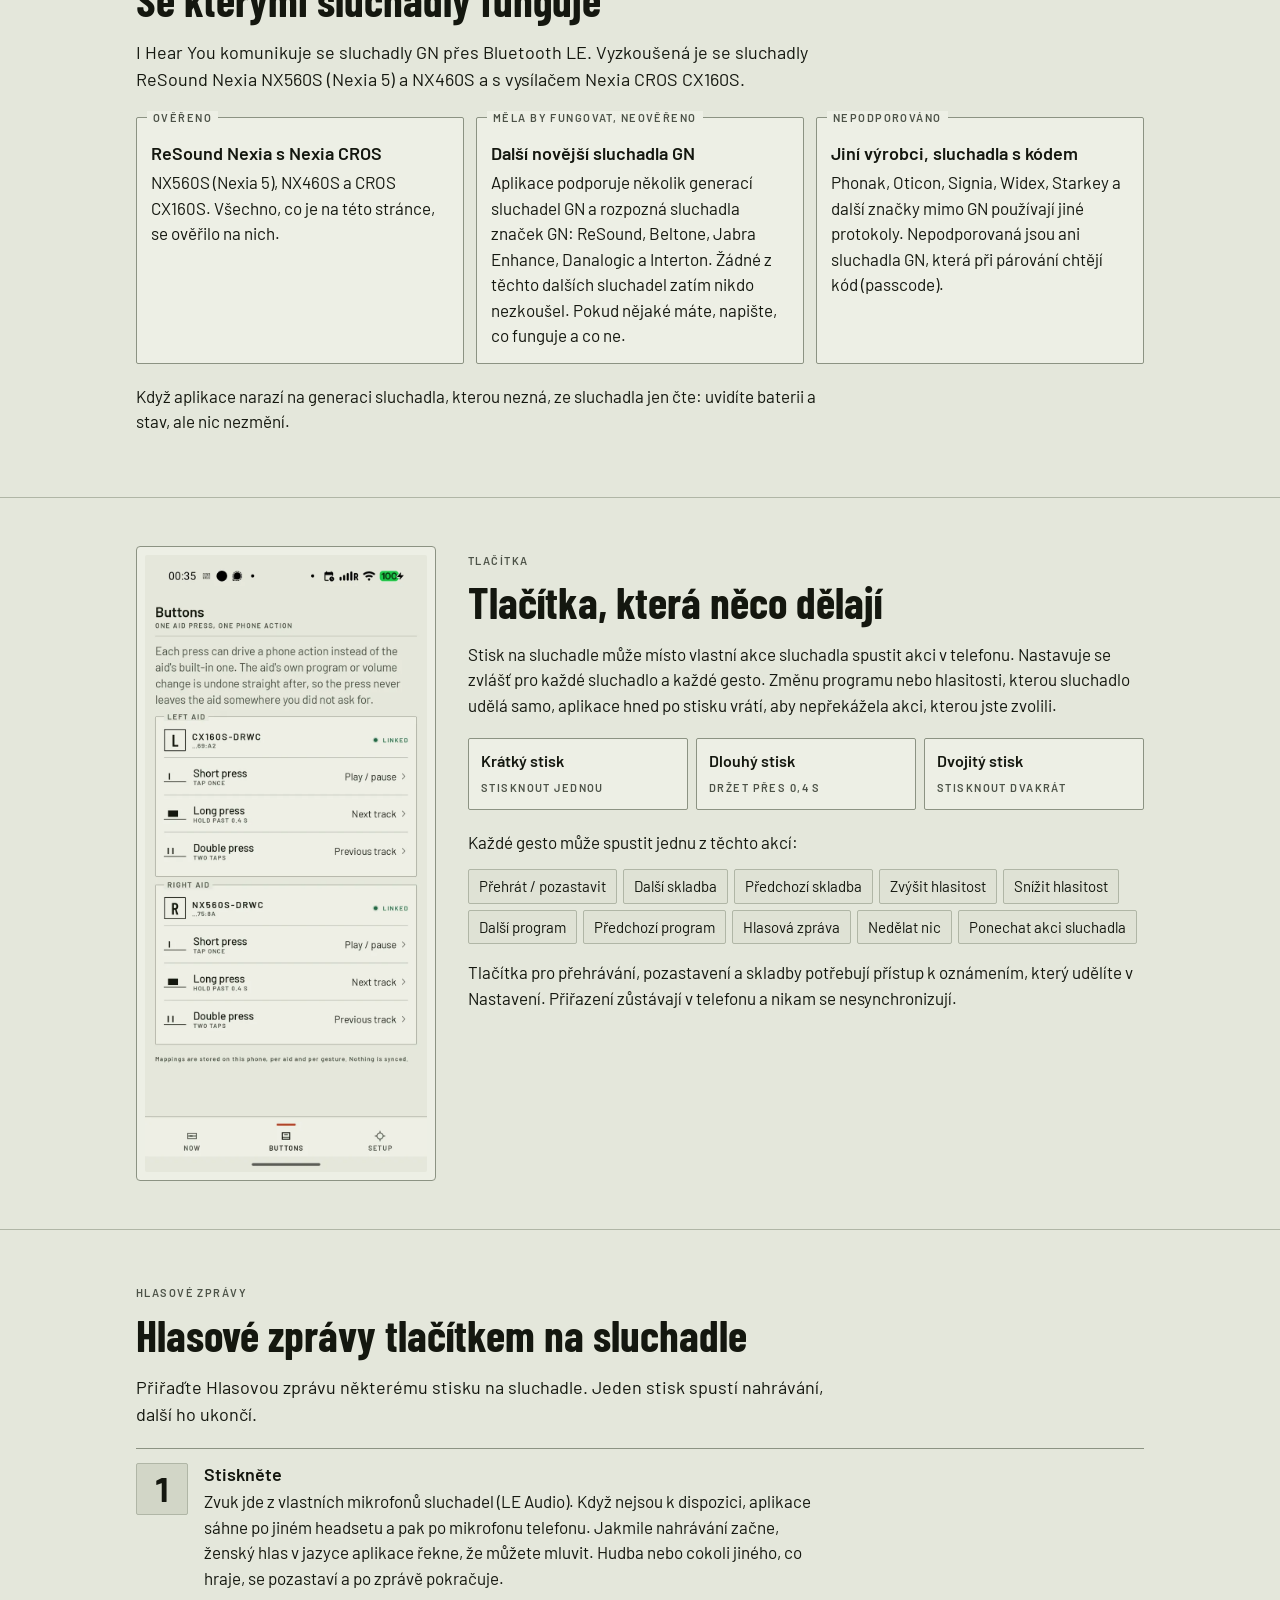
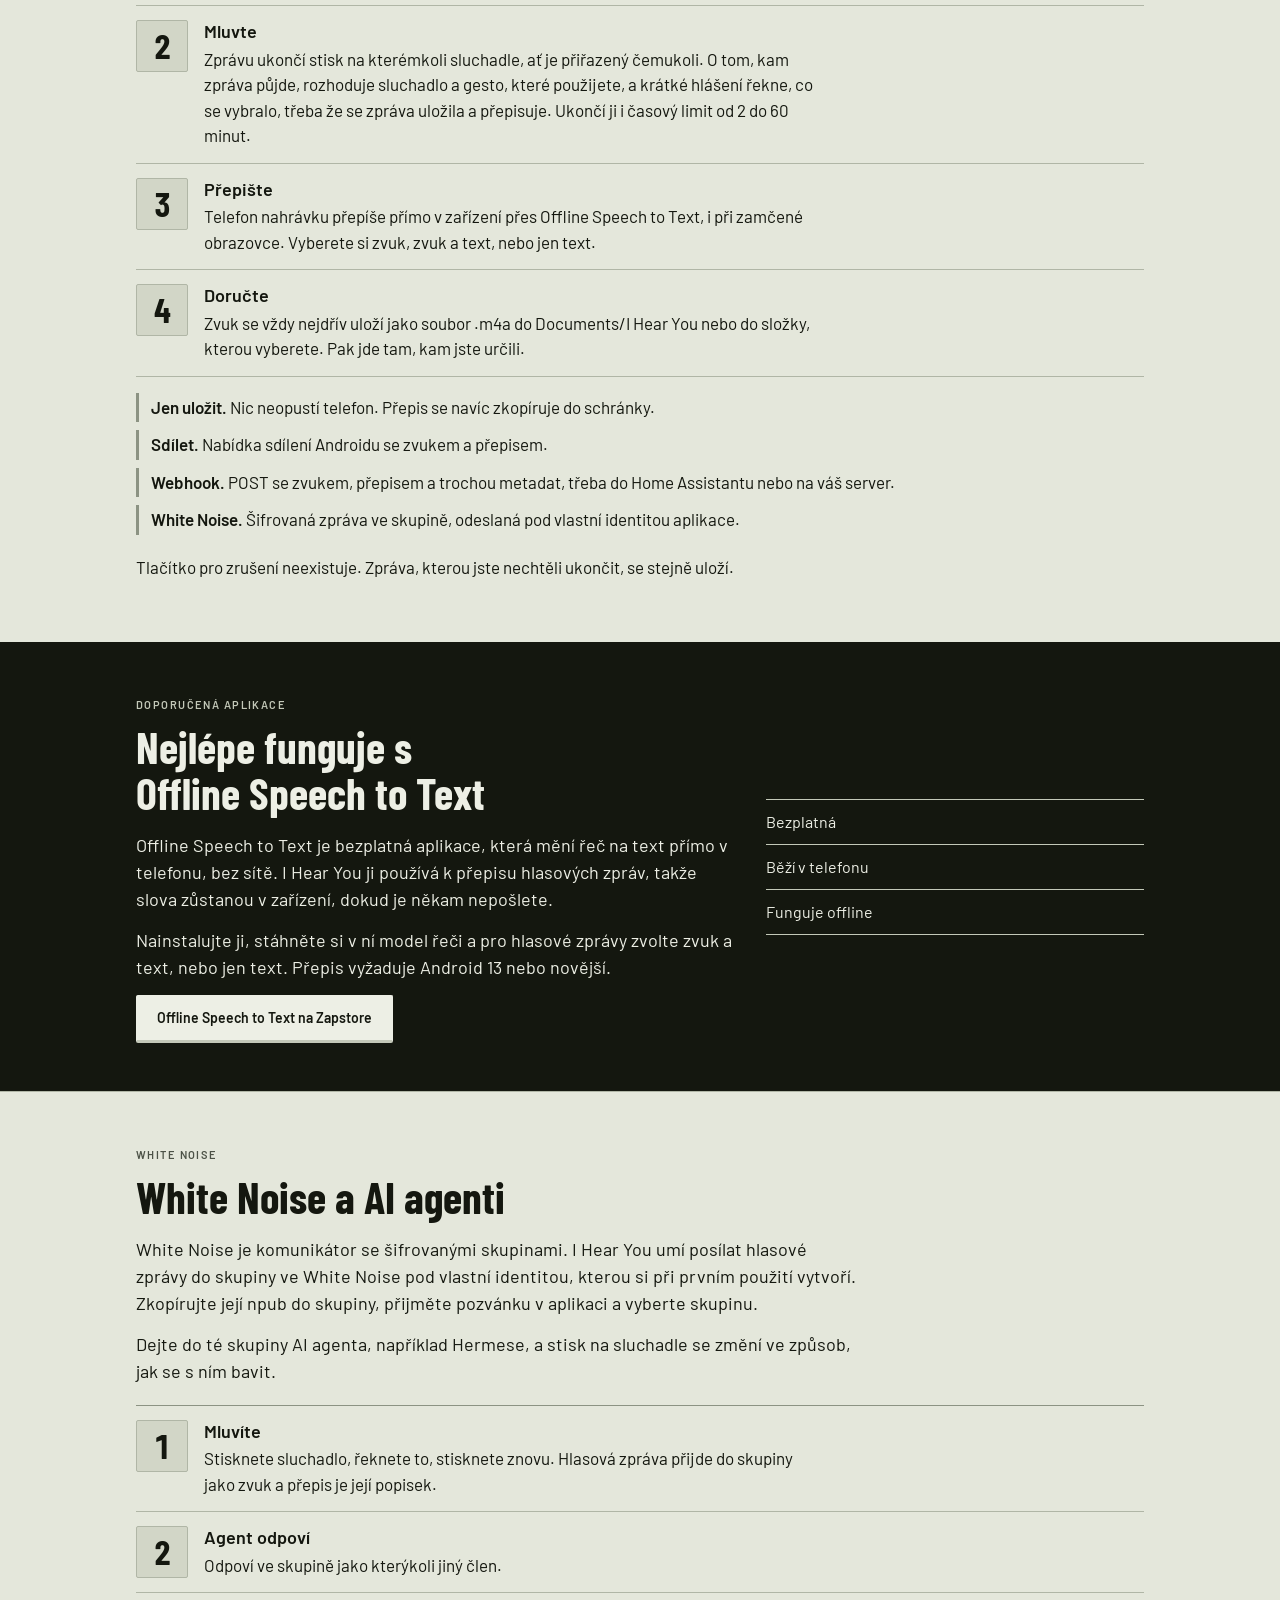
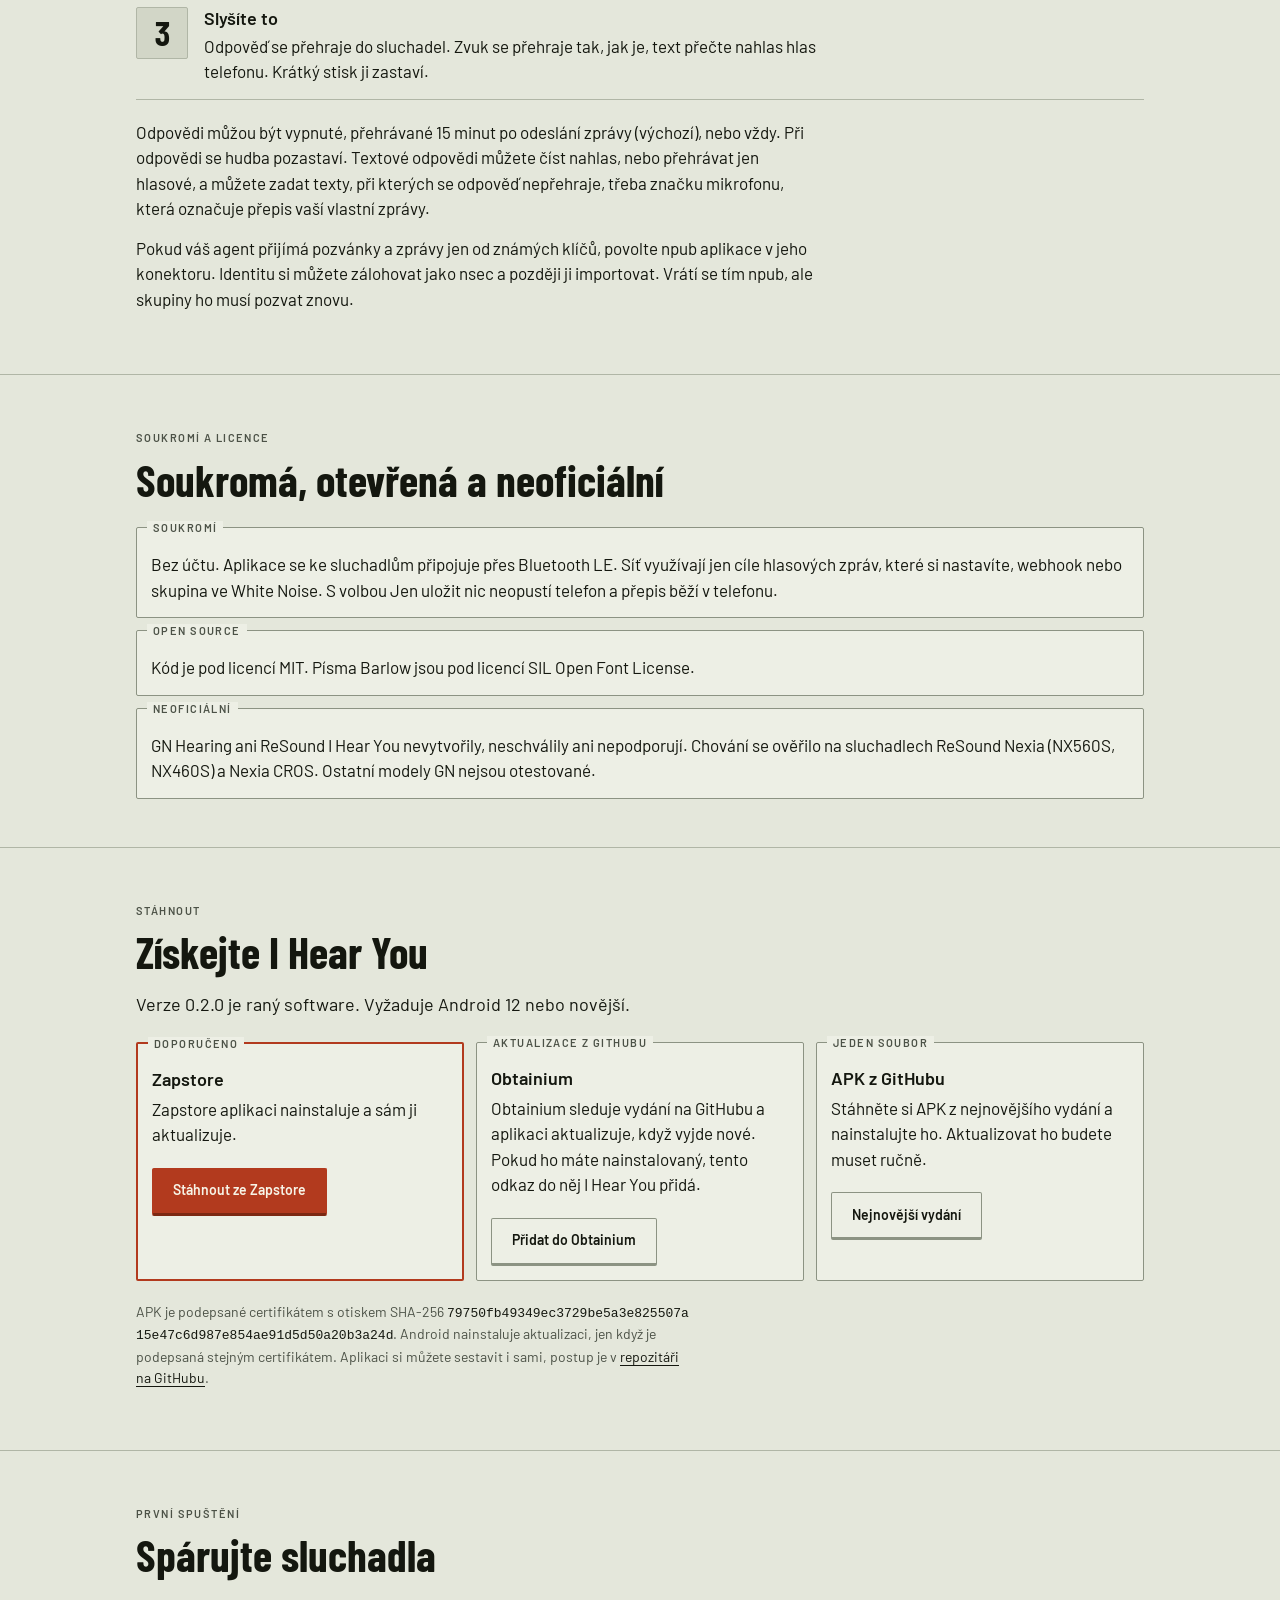
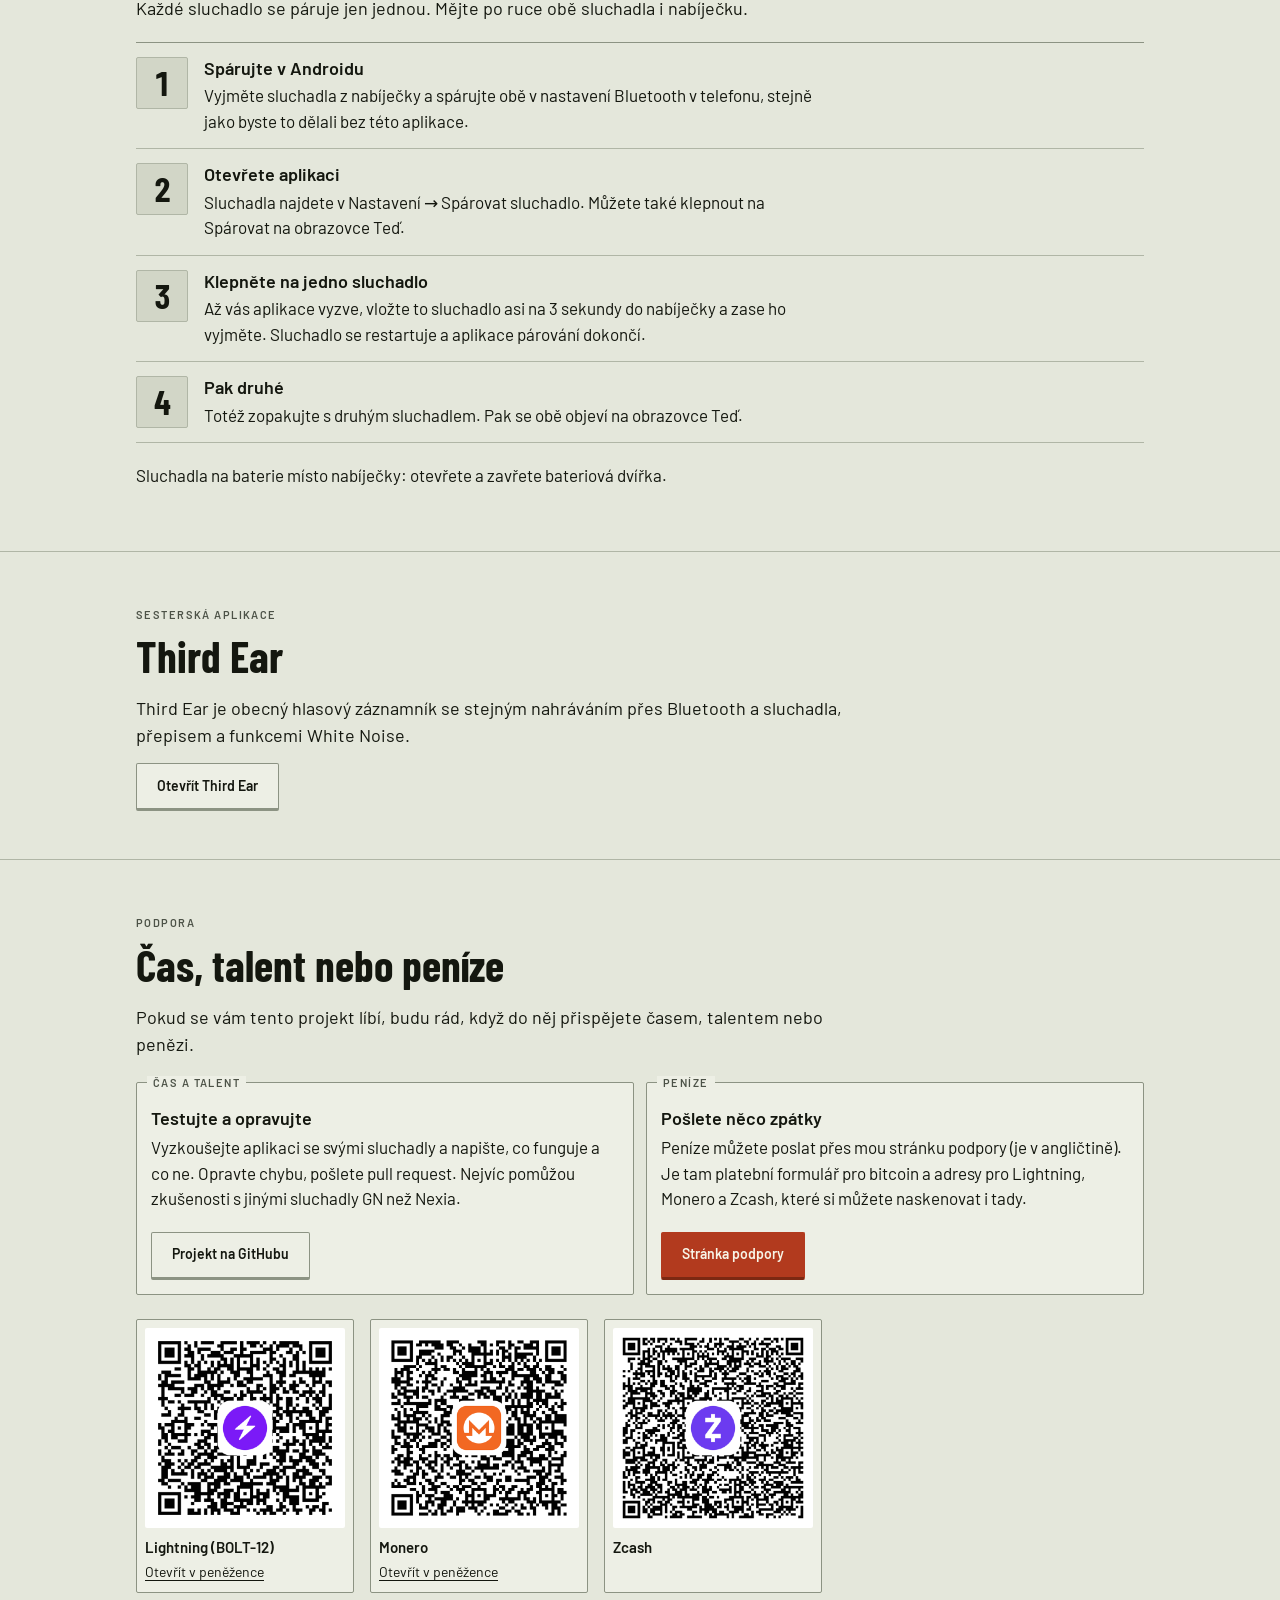
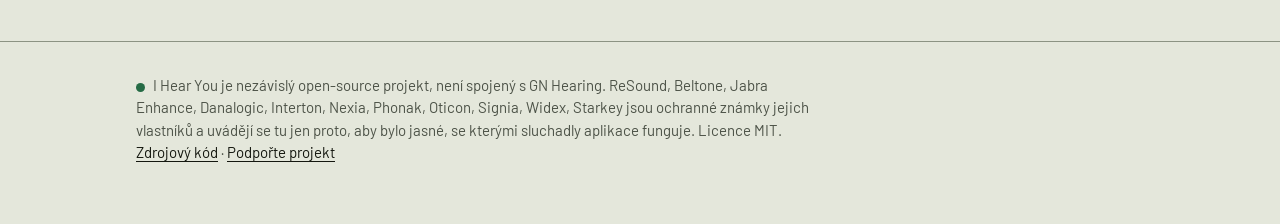
==== commit b0590ad2: "0.3.1: level on the aid's 1-13 scale, fitted start level, Now screen fits small phones" ====
--- a/website/cs/index.html
+++ b/website/cs/index.html
@@ -38,7 +38,7 @@
 <a class="key primary" href="#get">Získat aplikaci</a>
 <a class="key" href="https://github.com/jooray/i-hear-you">Zdrojový kód</a></div>
 </div>
-<figure class="shot" style="margin:0 auto"><picture><source srcset="../img/now-dark.webp" media="(prefers-color-scheme: dark)"><img src="../img/now-light.webp" width="720" height="1575" alt="Obrazovka Teď v aplikaci I Hear You: dva kanály sluchadel s úrovní 67 a 40, tlačítka ztlumení a plus/mínus, pruh programů." decoding="async"></picture><figcaption class="label shot-cap">Obrazovka Teď: jedna destička pro každé sluchadlo.</figcaption></figure>
+<figure class="shot" style="margin:0 auto"><picture><source srcset="../img/now-dark.webp" media="(prefers-color-scheme: dark)"><img src="../img/now-light.webp" width="720" height="1576" alt="Obrazovka Teď v aplikaci I Hear You: dva kanály sluchadel s úrovní 10 a 9 na stupnici sluchadla 1 až 13 a se značkou startovní úrovně, tlačítka ztlumení a plus/mínus, čtyři programy, filtr hluku a srozumitelnost řeči." decoding="async"></picture><figcaption class="label shot-cap">Obrazovka Teď: jedna destička pro každé sluchadlo.</figcaption></figure>
 </div></div>
 <div class="notice-wrap"><div class="wrap"><p class="notice" role="note"><strong>Není spojena s GN Hearing.</strong> I Hear You je nezávislý, neoficiální open-source projekt. ReSound, Nexia, Beltone a další názvy jsou ochranné známky jejich vlastníků.</p></div></div>
 
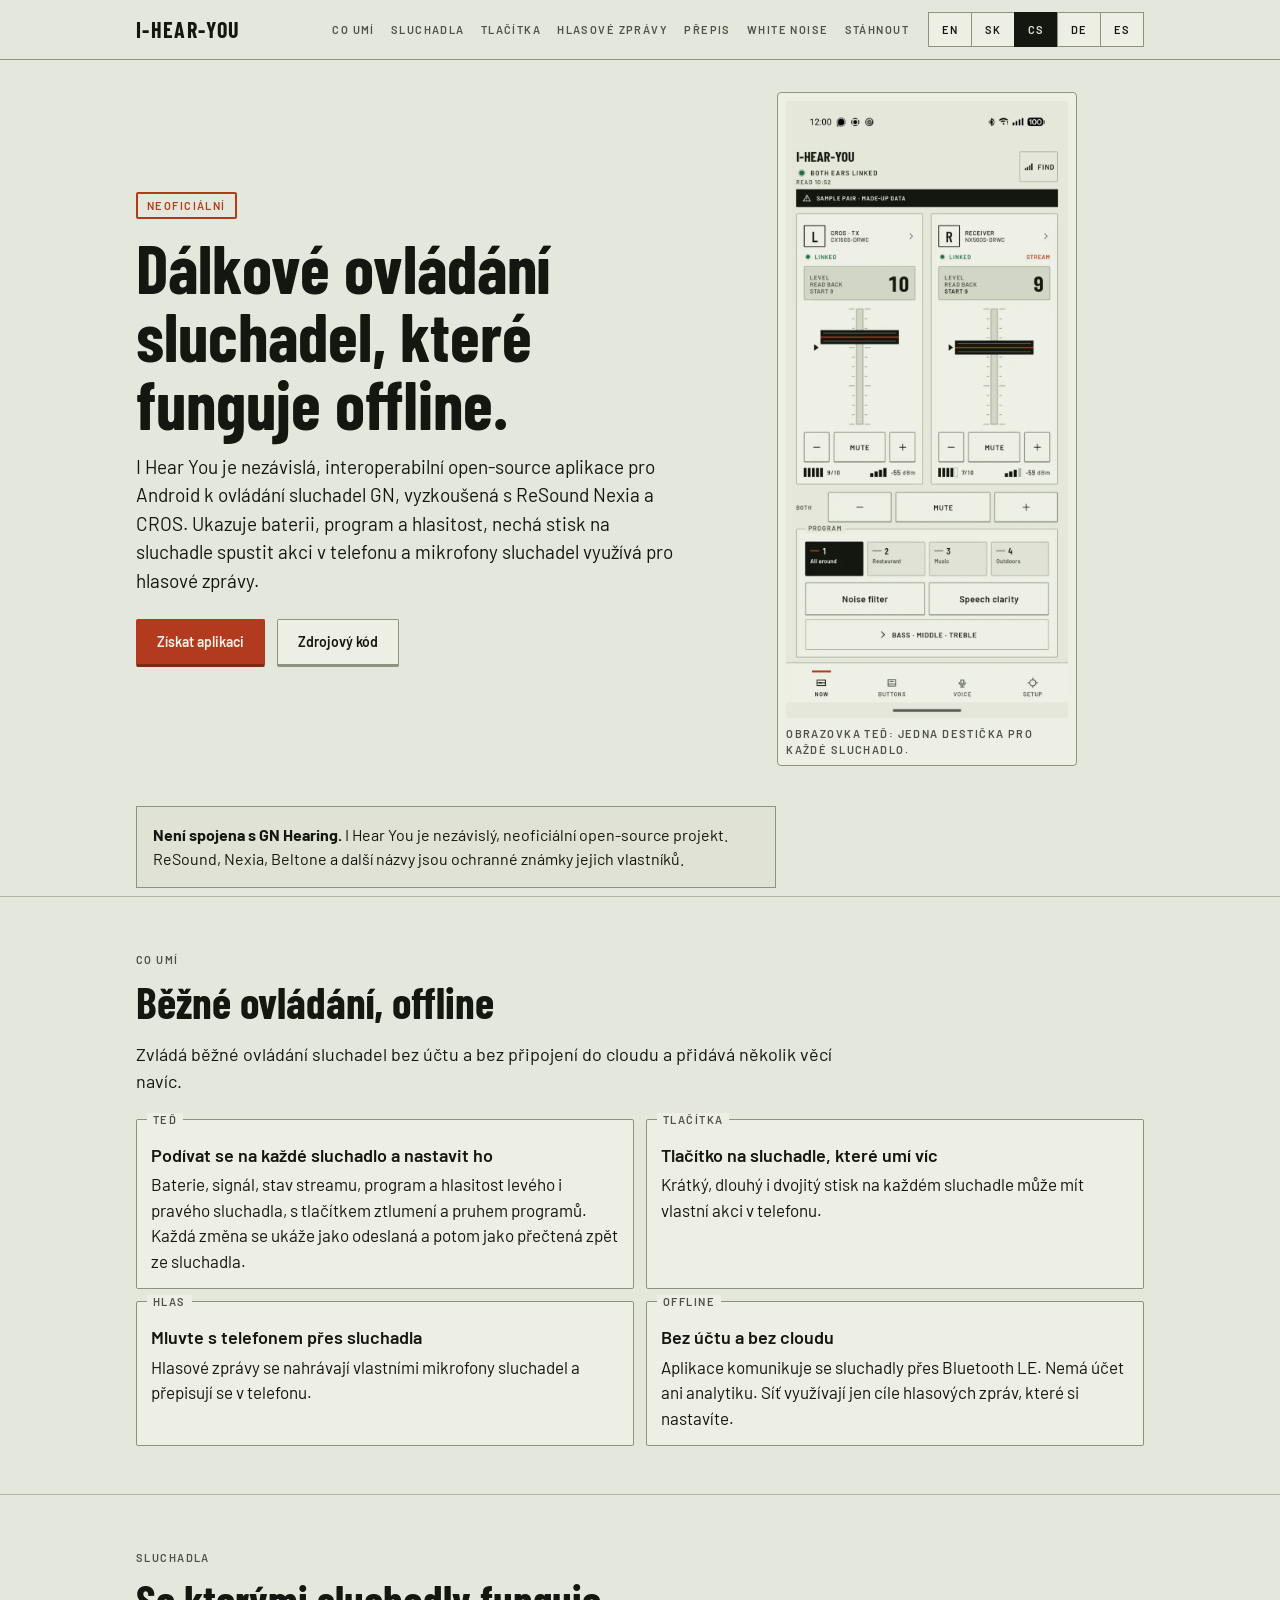
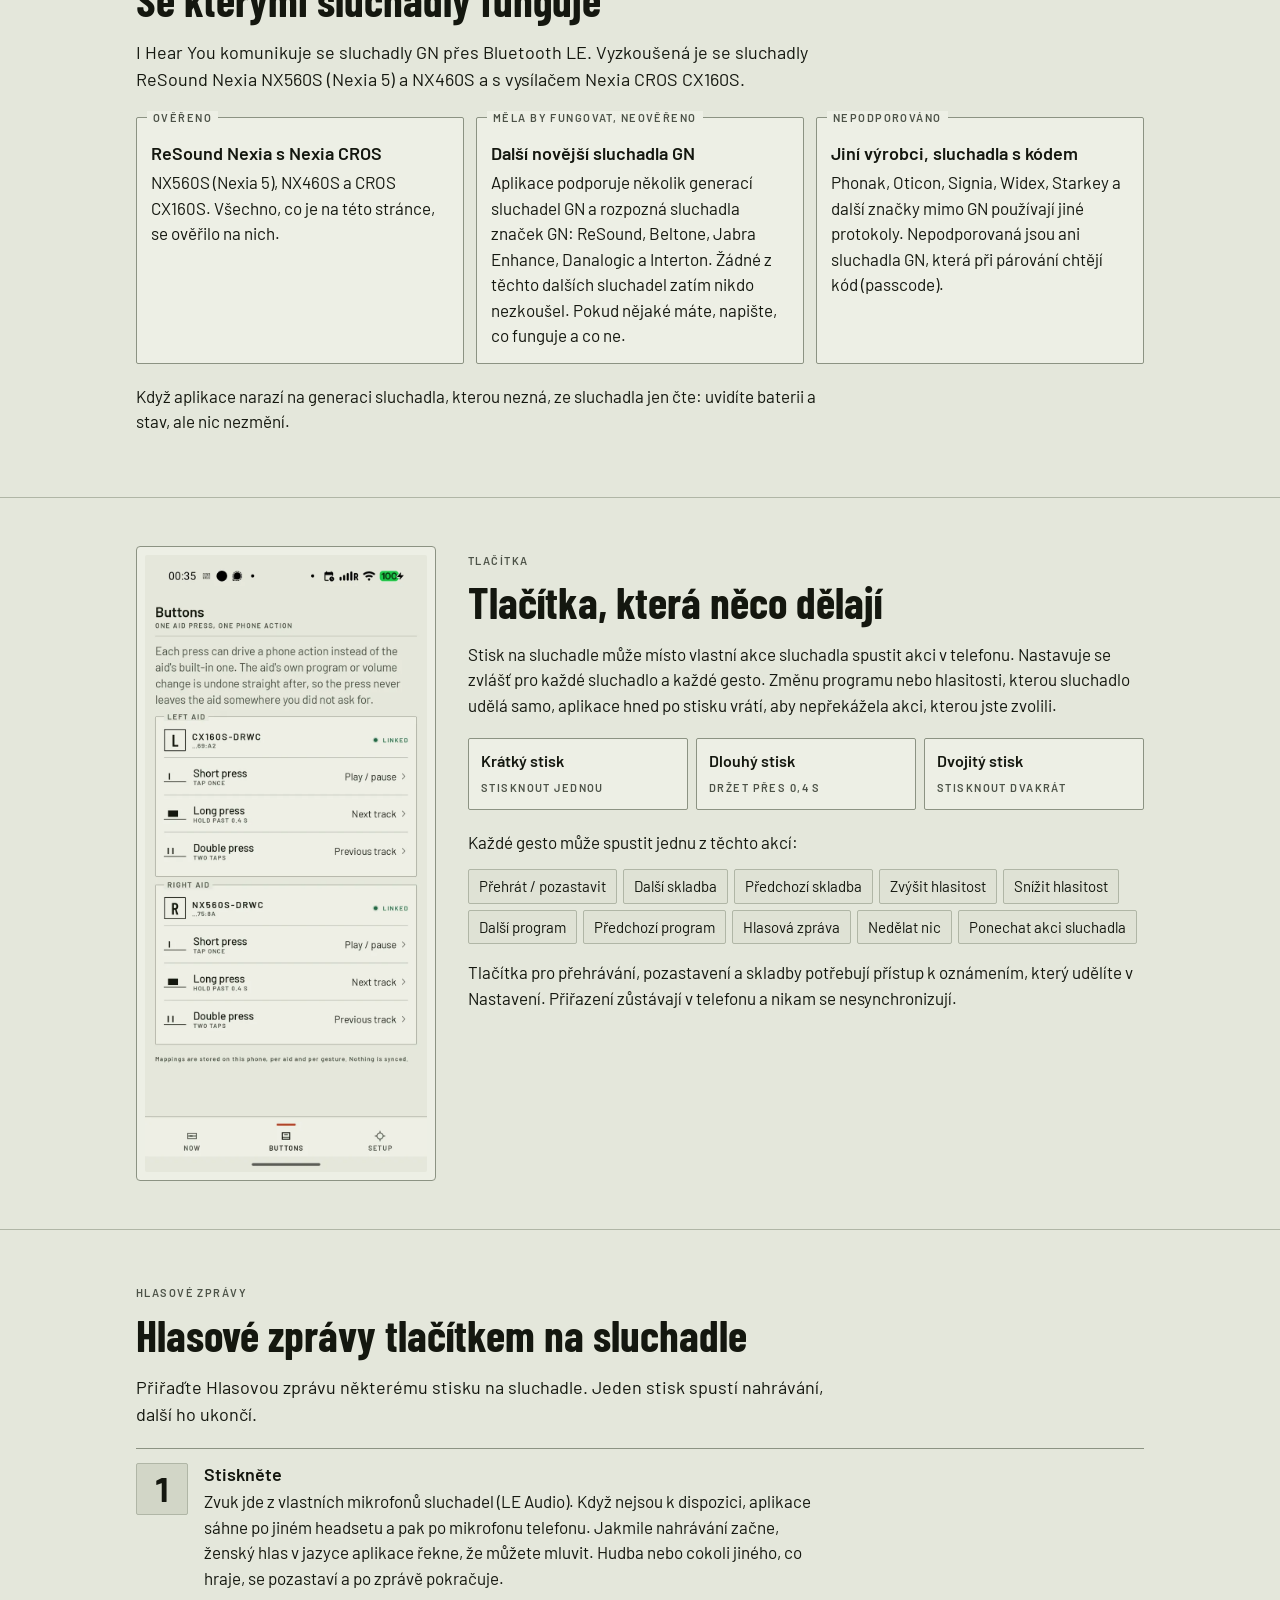
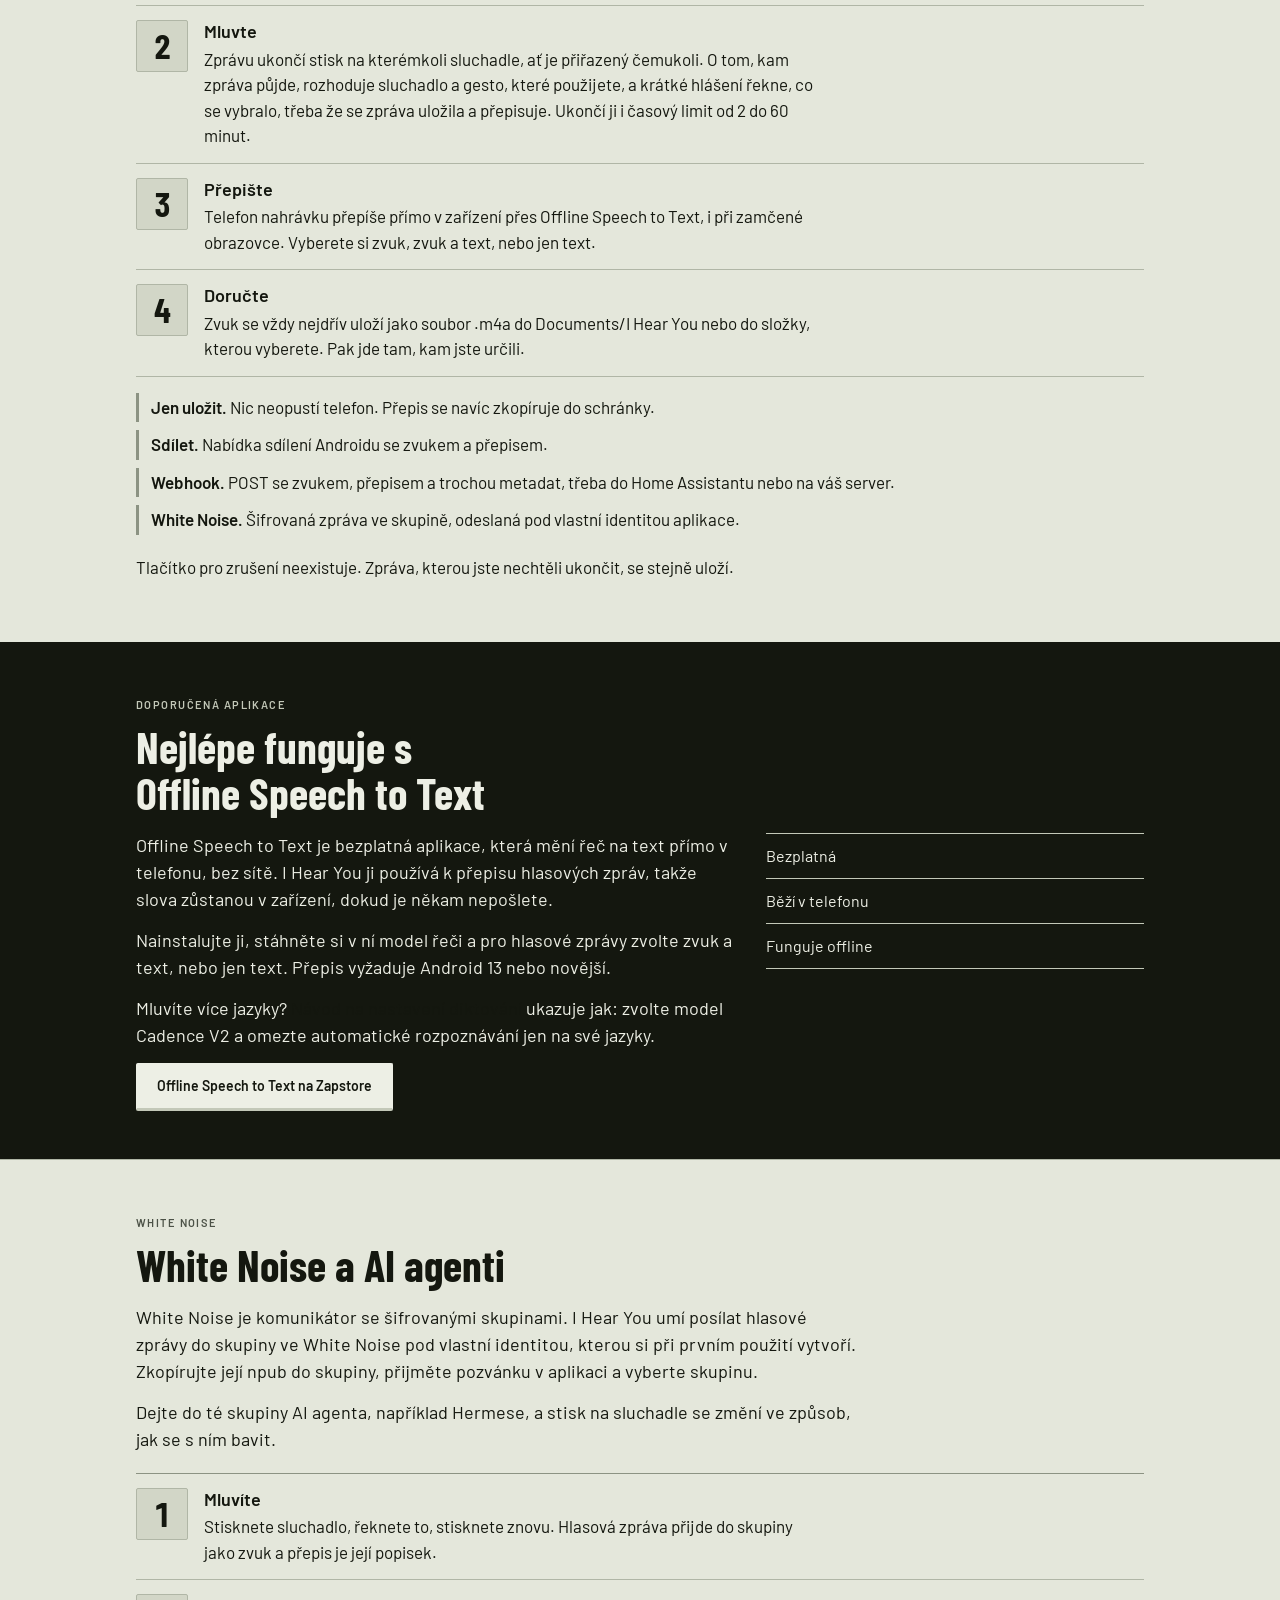
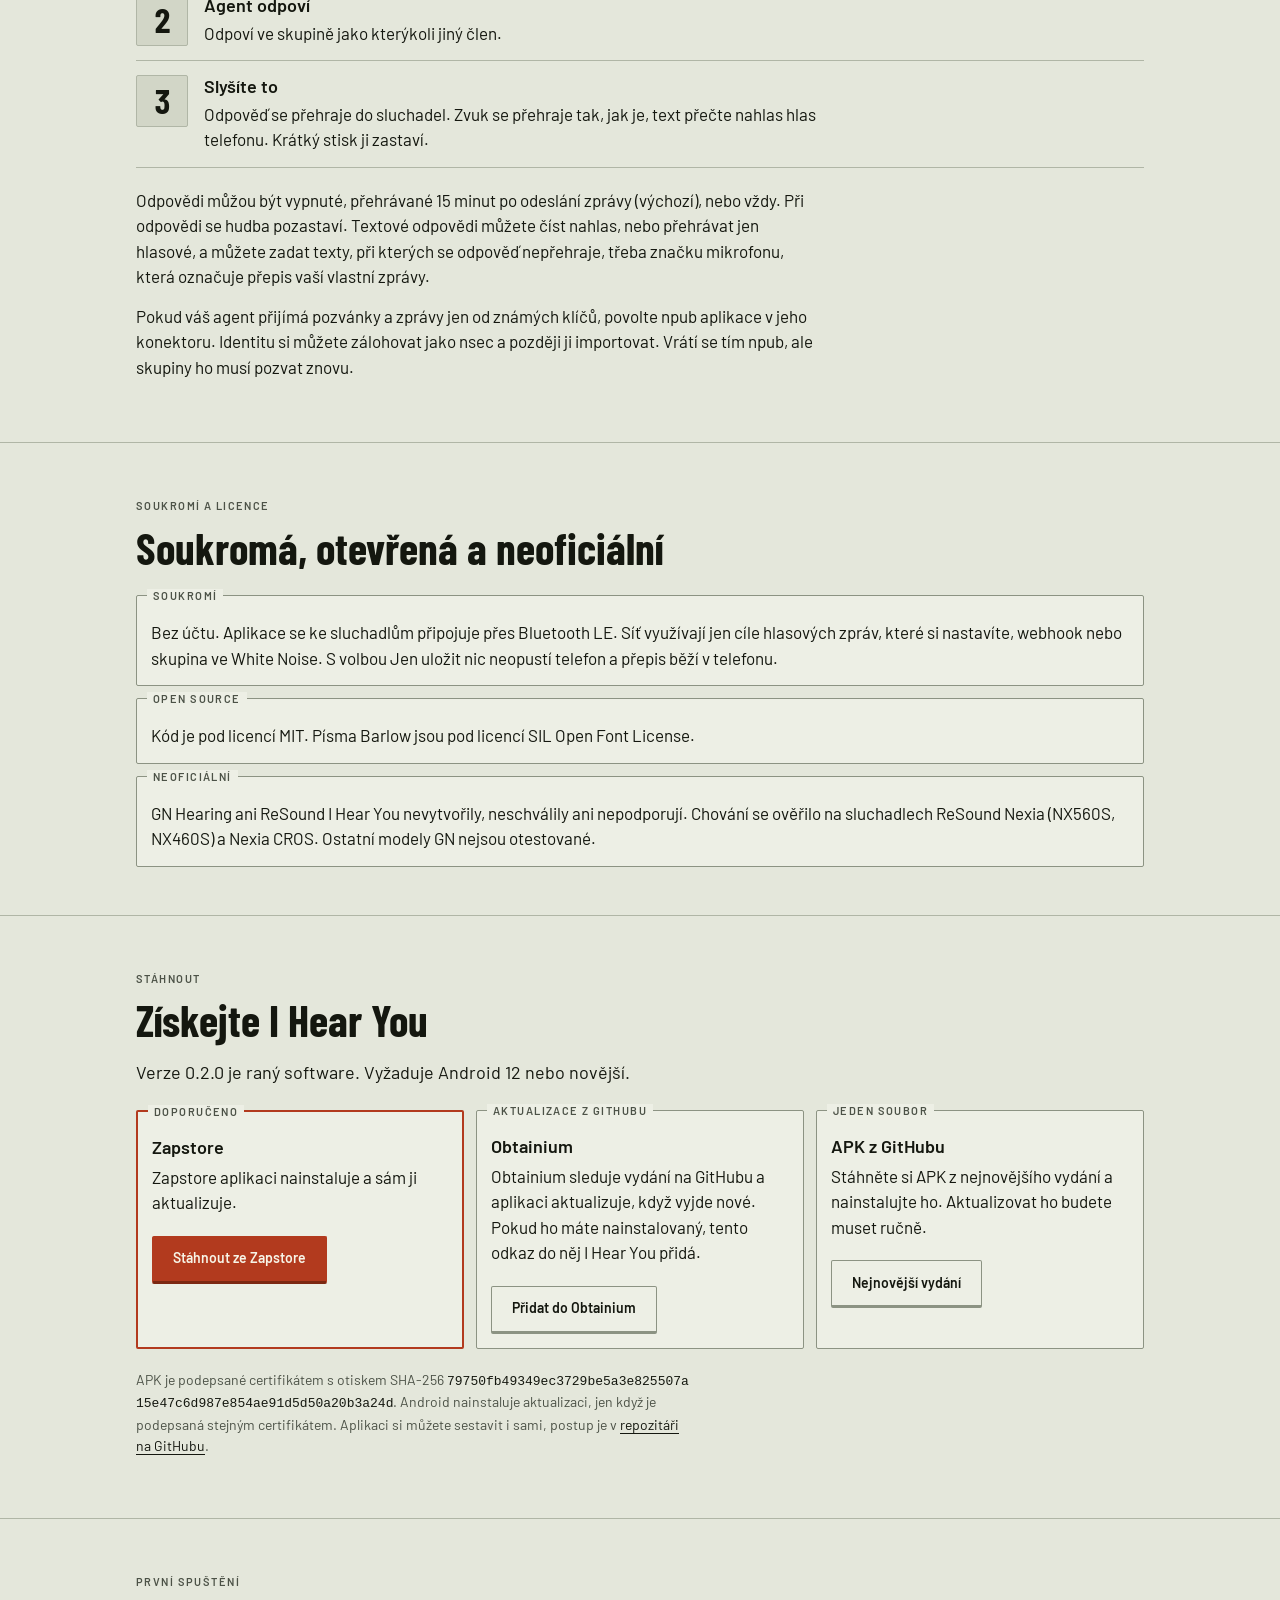
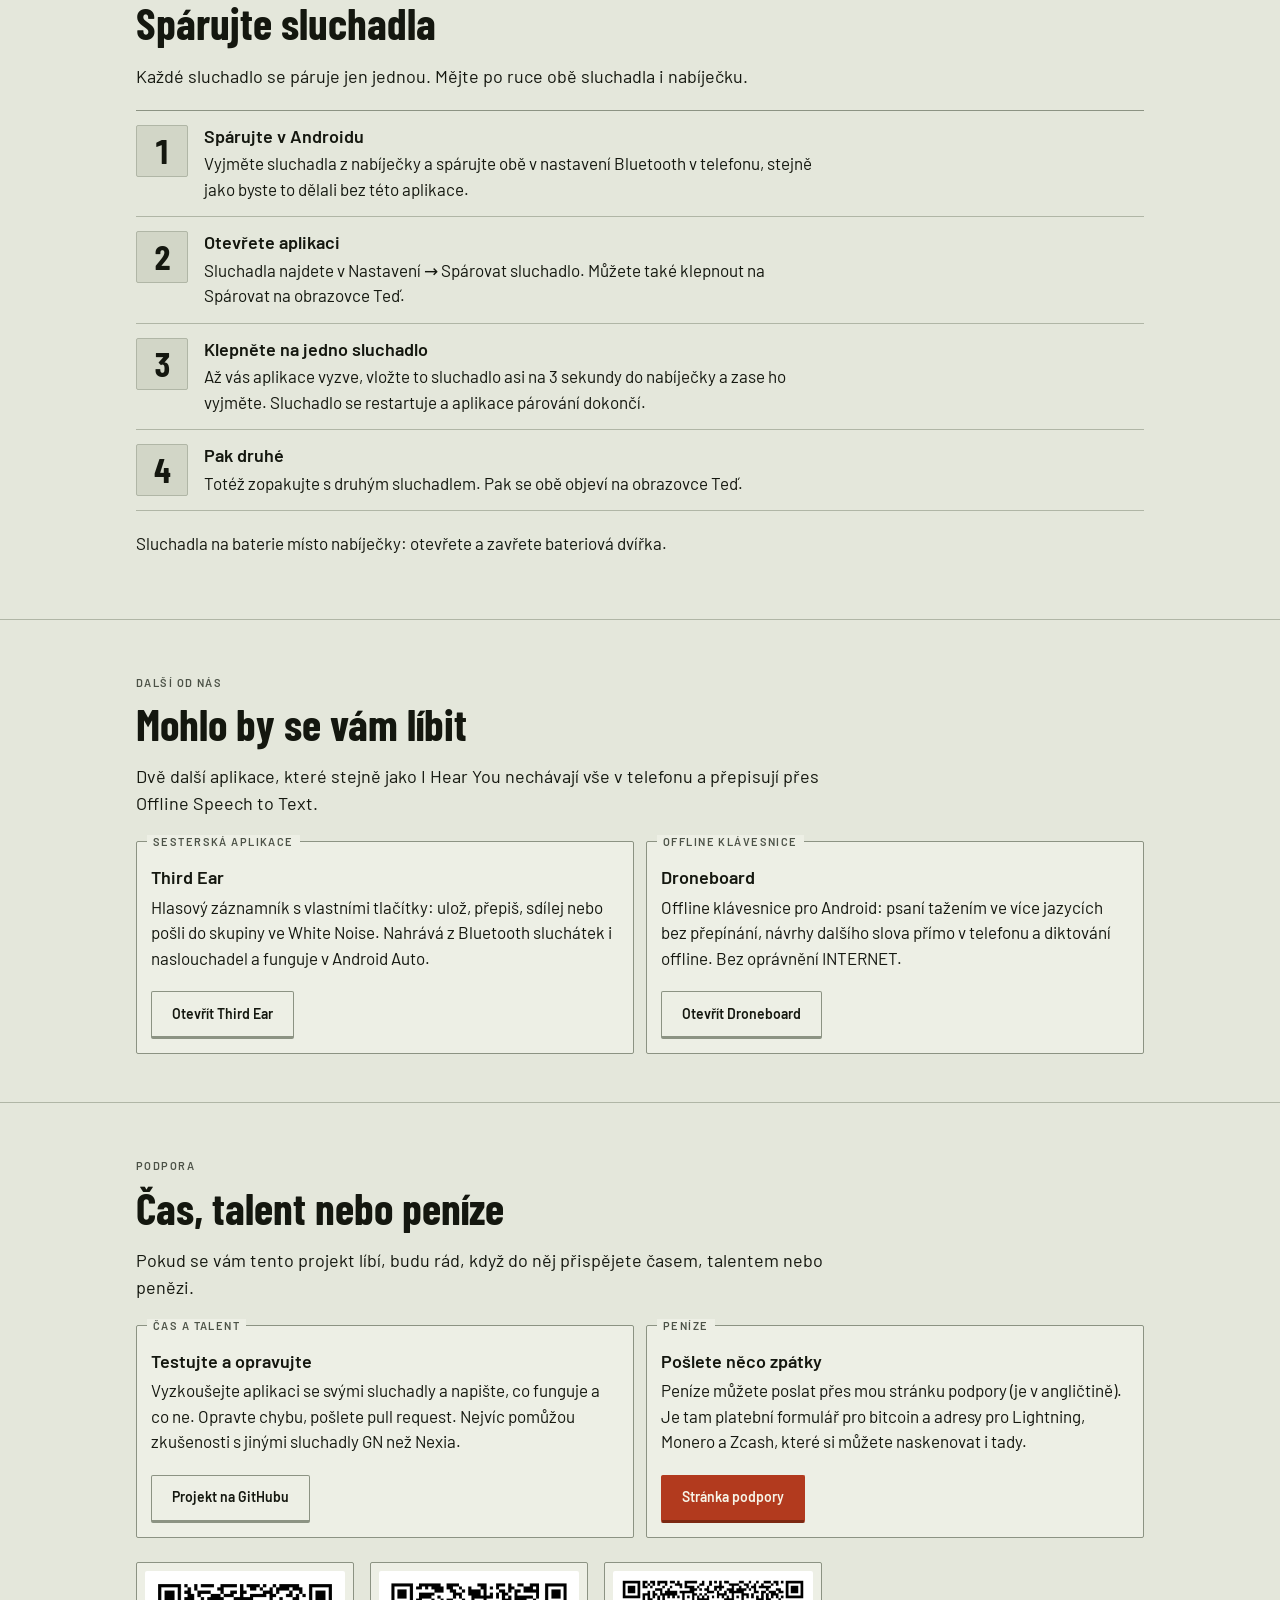
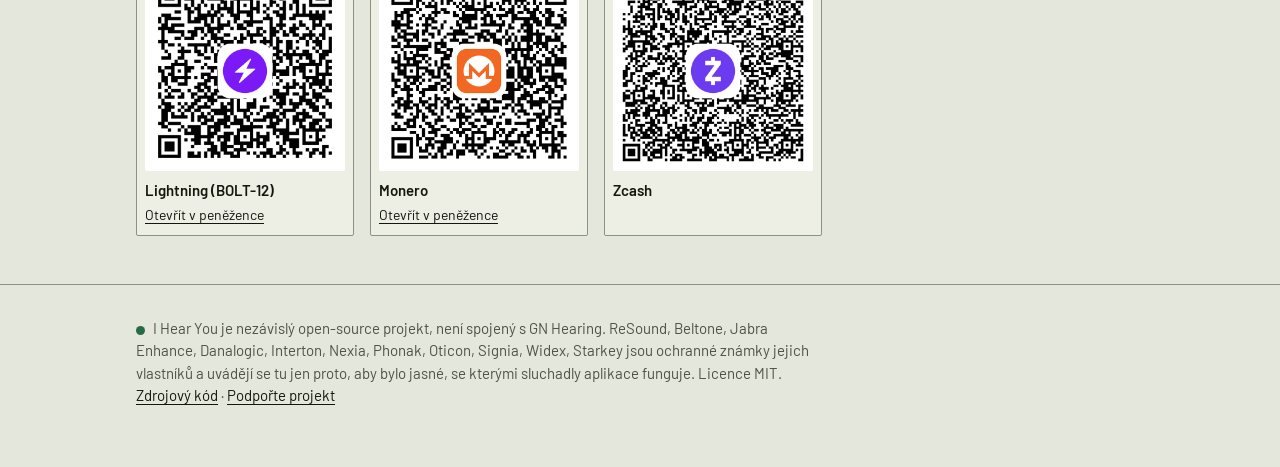
==== commit ef46b7bd: "website: cross-promo for Droneboard and Third Ear, link the dictation guide Add a "You might also li" ====
--- a/website/cs/index.html
+++ b/website/cs/index.html
@@ -11,13 +11,13 @@
 <meta property="og:title" content="I Hear You: offline dálkové ovládání sluchadel GN / ReSound">
 <meta property="og:description" content="Nezávislá, interoperabilní open-source aplikace pro Android k ovládání sluchadel GN; funguje s ReSound Nexia a CROS. Bez účtu, funguje offline. Přiřazení tlačítek, hlasové zprávy přes mikrofony sluchadel, přepis v telefonu.">
 <meta property="og:type" content="website">
-<link rel="canonical" href="https://jooray.github.io/i-hear-you/cs/">
-<link rel="alternate" hreflang="en" href="https://jooray.github.io/i-hear-you/">
-<link rel="alternate" hreflang="sk" href="https://jooray.github.io/i-hear-you/sk/">
-<link rel="alternate" hreflang="cs" href="https://jooray.github.io/i-hear-you/cs/">
-<link rel="alternate" hreflang="de" href="https://jooray.github.io/i-hear-you/de/">
-<link rel="alternate" hreflang="es" href="https://jooray.github.io/i-hear-you/es/">
-<link rel="alternate" hreflang="x-default" href="https://jooray.github.io/i-hear-you/">
+<link rel="canonical" href="https://cypherpunk.today/i-hear-you/cs/">
+<link rel="alternate" hreflang="en" href="https://cypherpunk.today/i-hear-you/">
+<link rel="alternate" hreflang="sk" href="https://cypherpunk.today/i-hear-you/sk/">
+<link rel="alternate" hreflang="cs" href="https://cypherpunk.today/i-hear-you/cs/">
+<link rel="alternate" hreflang="de" href="https://cypherpunk.today/i-hear-you/de/">
+<link rel="alternate" hreflang="es" href="https://cypherpunk.today/i-hear-you/es/">
+<link rel="alternate" hreflang="x-default" href="https://cypherpunk.today/i-hear-you/">
 <link rel="preload" href="../fonts/barlow_condensed_bold.ttf" as="font" type="font/ttf" crossorigin>
 <link rel="stylesheet" href="../css/site.css">
 </head>
@@ -85,6 +85,7 @@
 <h2>Nejlépe funguje s Offline Speech to Text</h2>
 <p>Offline Speech to Text je bezplatná aplikace, která mění řeč na text přímo v telefonu, bez sítě. I Hear You ji používá k přepisu hlasových zpráv, takže slova zůstanou v zařízení, dokud je někam nepošlete.</p>
 <p>Nainstalujte ji, stáhněte si v ní model řeči a pro hlasové zprávy zvolte zvuk a text, nebo jen text. Přepis vyžaduje Android 13 nebo novější.</p>
+<p>Mluvíte více jazyky? <a href="https://cypherpunk.today/droneboard/cs/dictation/#languages">Návod na nastavení diktování</a> ukazuje jak: zvolte model Cadence V2 a omezte automatické rozpoznávání jen na své jazyky.</p>
 <div class="keys"><a class="key" href="https://zapstore.dev/apps/app.offlinespeechtotext">Offline Speech to Text na Zapstore</a></div>
 </div>
 <ul><li>Bezplatná</li><li>Běží v telefonu</li><li>Funguje offline</li></ul>
@@ -122,11 +123,11 @@
 <p style="margin-top:20px">Sluchadla na baterie místo nabíječky: otevřete a zavřete bateriová dvířka.</p>
 </div></section>
 
-<section id="third"><div class="wrap">
-<span class="label">Sesterská aplikace</span>
-<h2>Third Ear</h2>
-<p class="intro">Third Ear je obecný hlasový záznamník se stejným nahráváním přes Bluetooth a sluchadla, přepisem a funkcemi White Noise.</p>
-<div class="keys"><a class="key" href="https://jooray.github.io/third-ear/">Otevřít Third Ear</a></div>
+<section id="apps"><div class="wrap">
+<span class="label">Další od nás</span>
+<h2>Mohlo by se vám líbit</h2>
+<p class="intro">Dvě další aplikace, které stejně jako I Hear You nechávají vše v telefonu a přepisují přes Offline Speech to Text.</p>
+<div class="grid two"><div class="plate"><span class="label">Sesterská aplikace</span><h3>Third Ear</h3><p>Hlasový záznamník s vlastními tlačítky: ulož, přepiš, sdílej nebo pošli do skupiny ve White Noise. Nahrává z Bluetooth sluchátek i naslouchadel a funguje v Android Auto.</p><p><a class="key" href="https://cypherpunk.today/third-ear/cs/">Otevřít Third Ear</a></p></div><div class="plate"><span class="label">Offline klávesnice</span><h3>Droneboard</h3><p>Offline klávesnice pro Android: psaní tažením ve více jazycích bez přepínání, návrhy dalšího slova přímo v telefonu a diktování offline. Bez oprávnění INTERNET.</p><p><a class="key" href="https://cypherpunk.today/droneboard/cs/">Otevřít Droneboard</a></p></div></div>
 </div></section>
 <section id="support"><div class="wrap">
 <span class="label">Podpora</span>
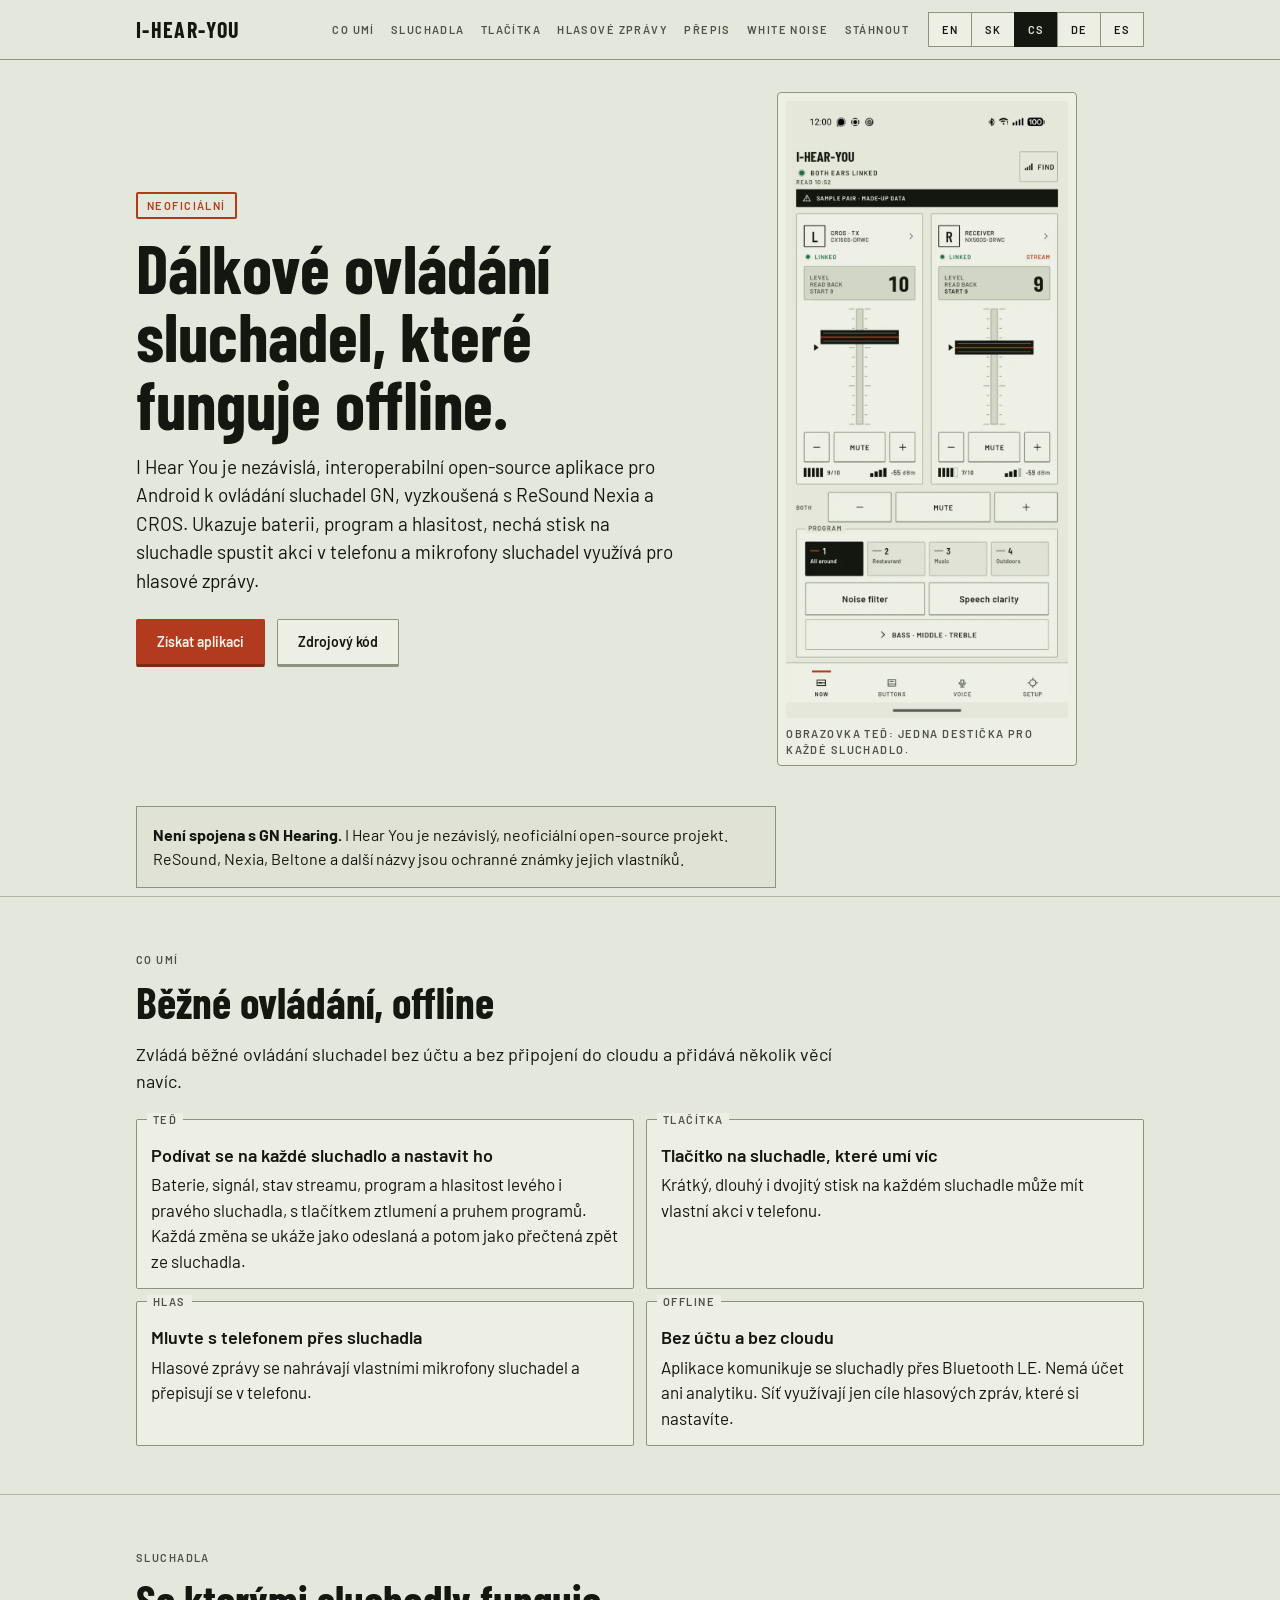
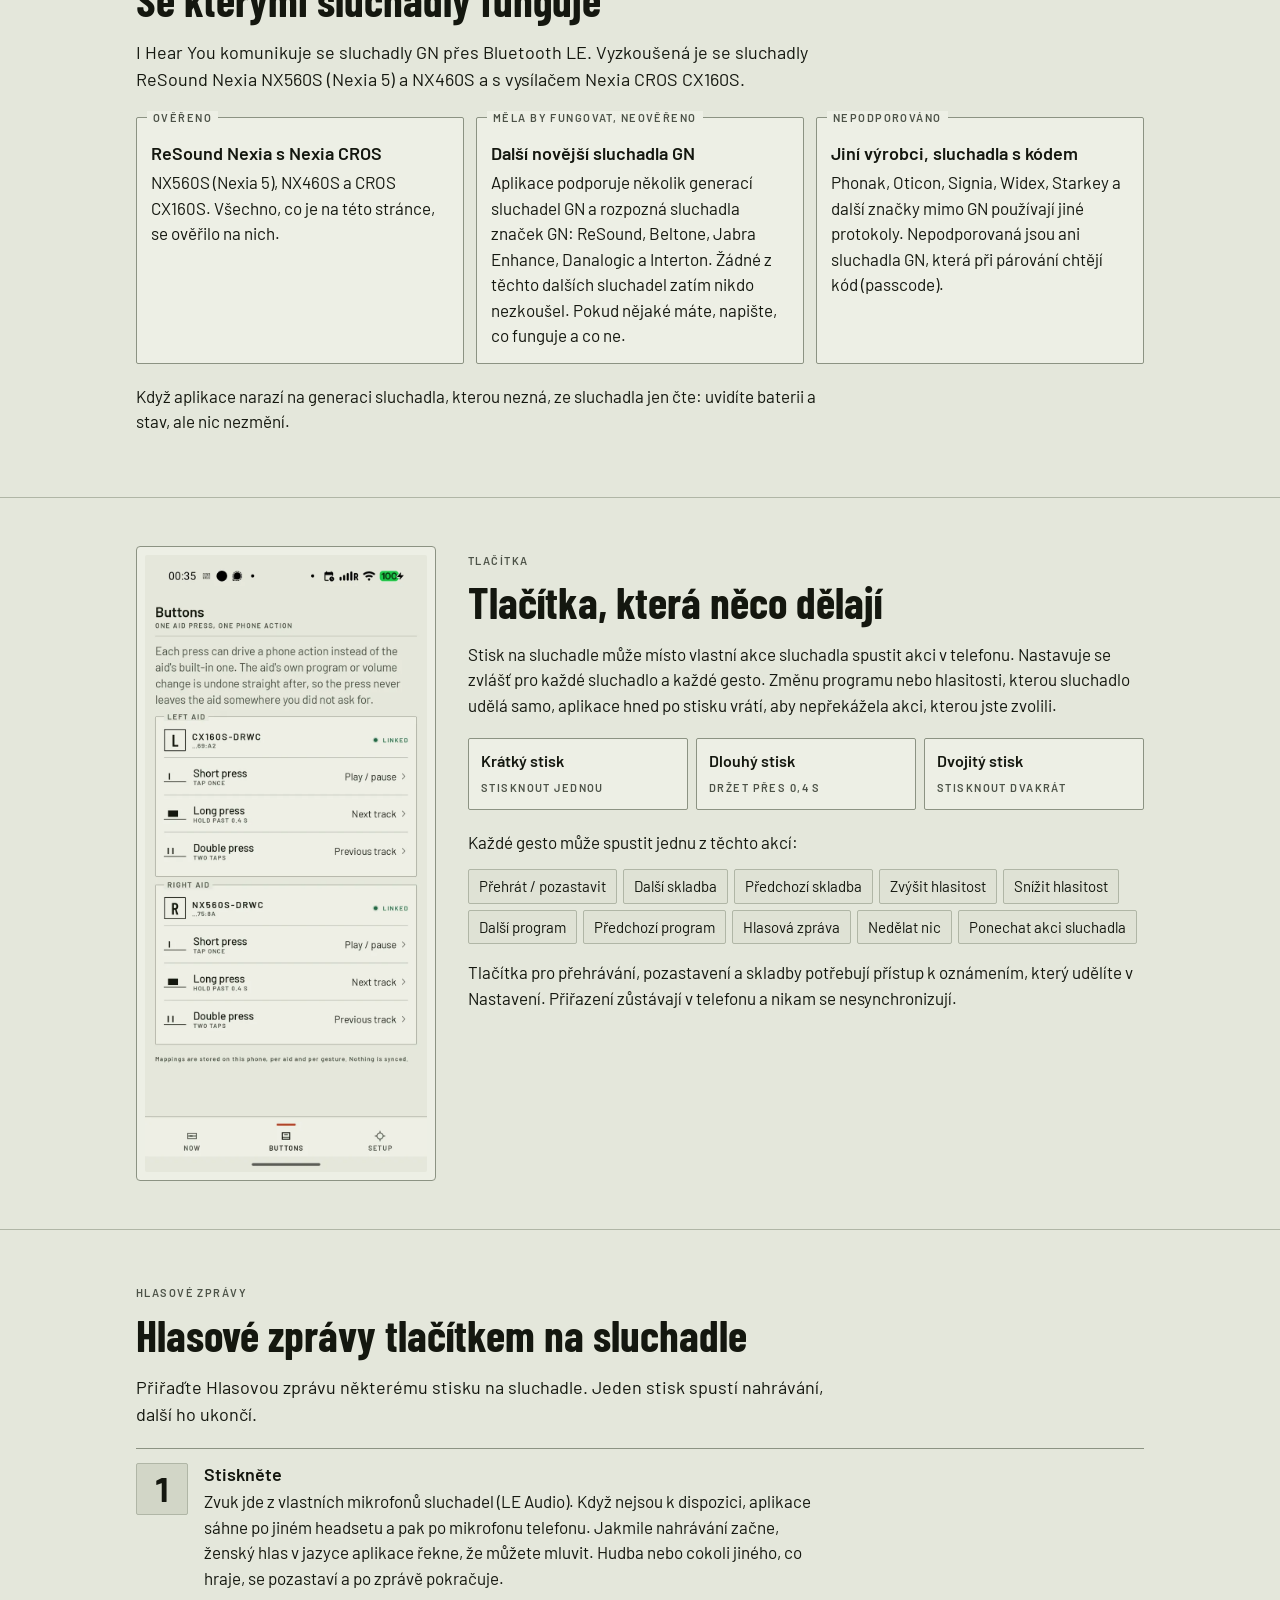
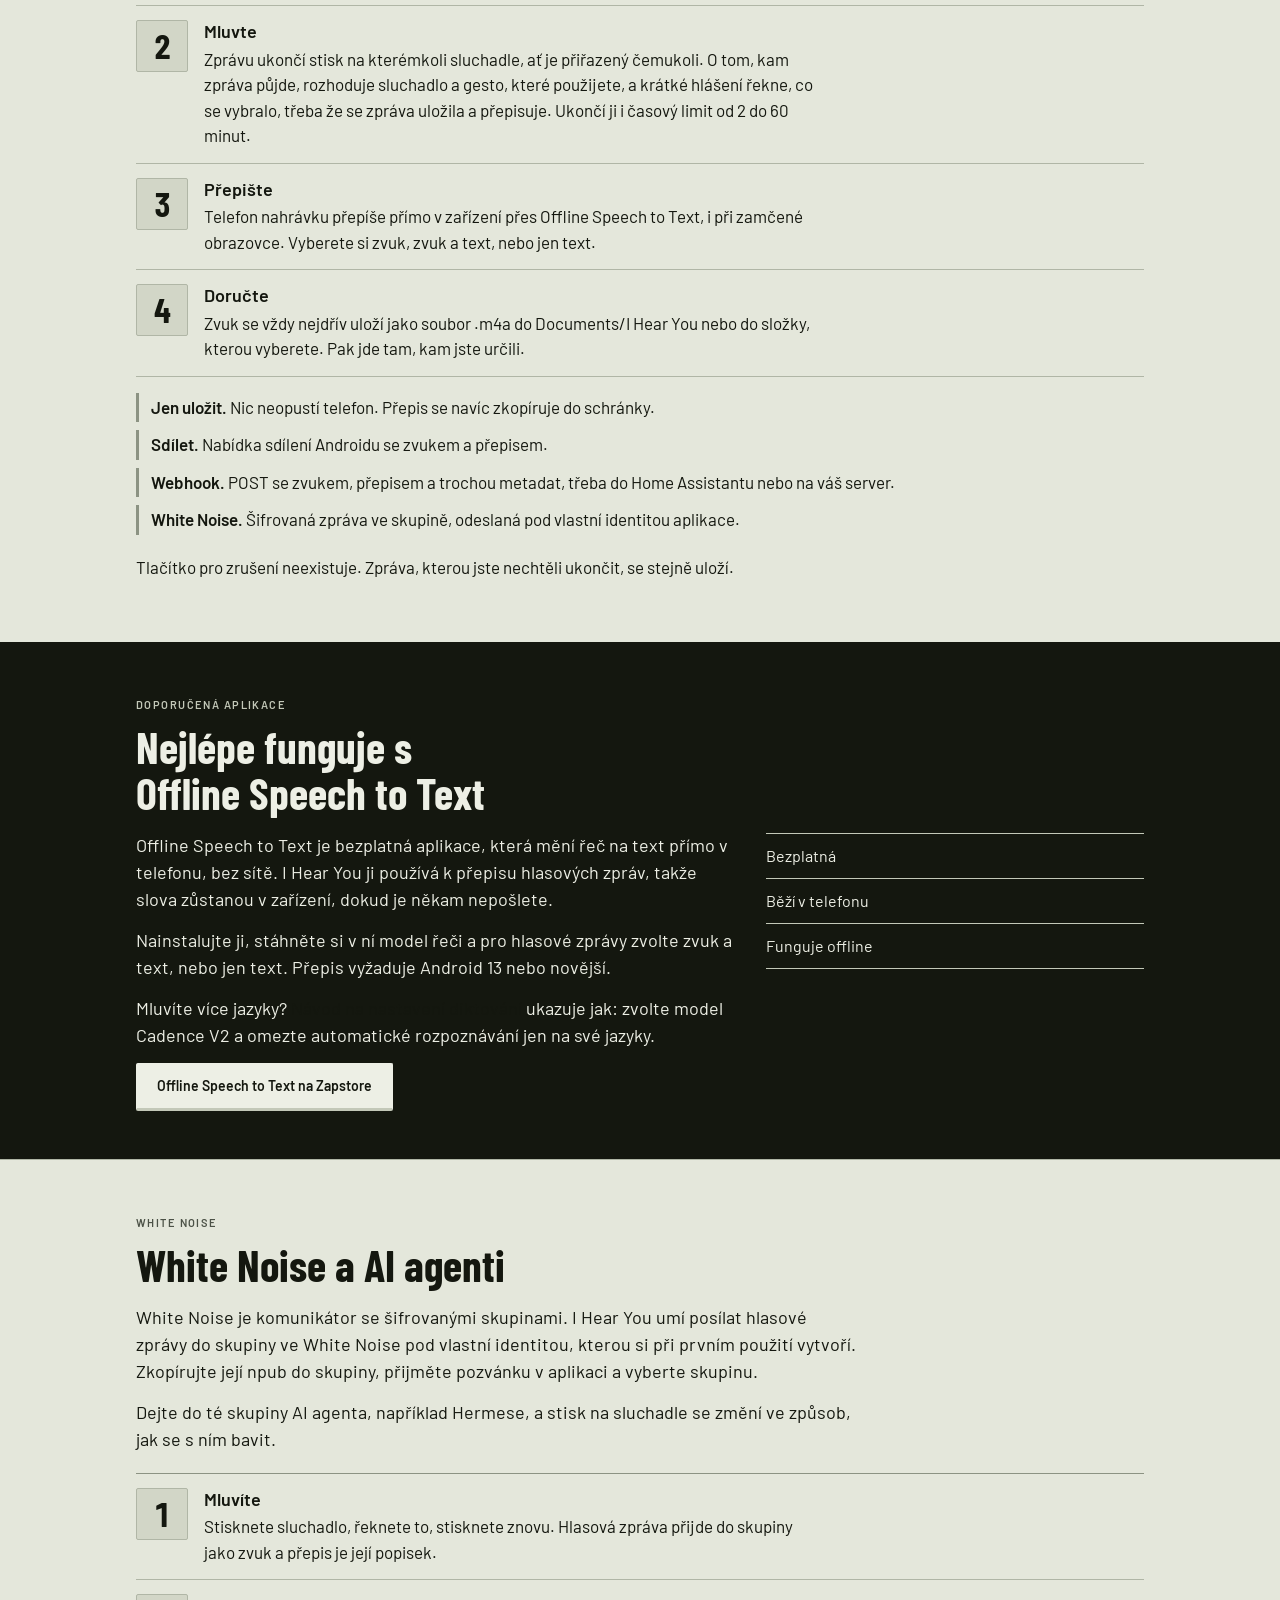
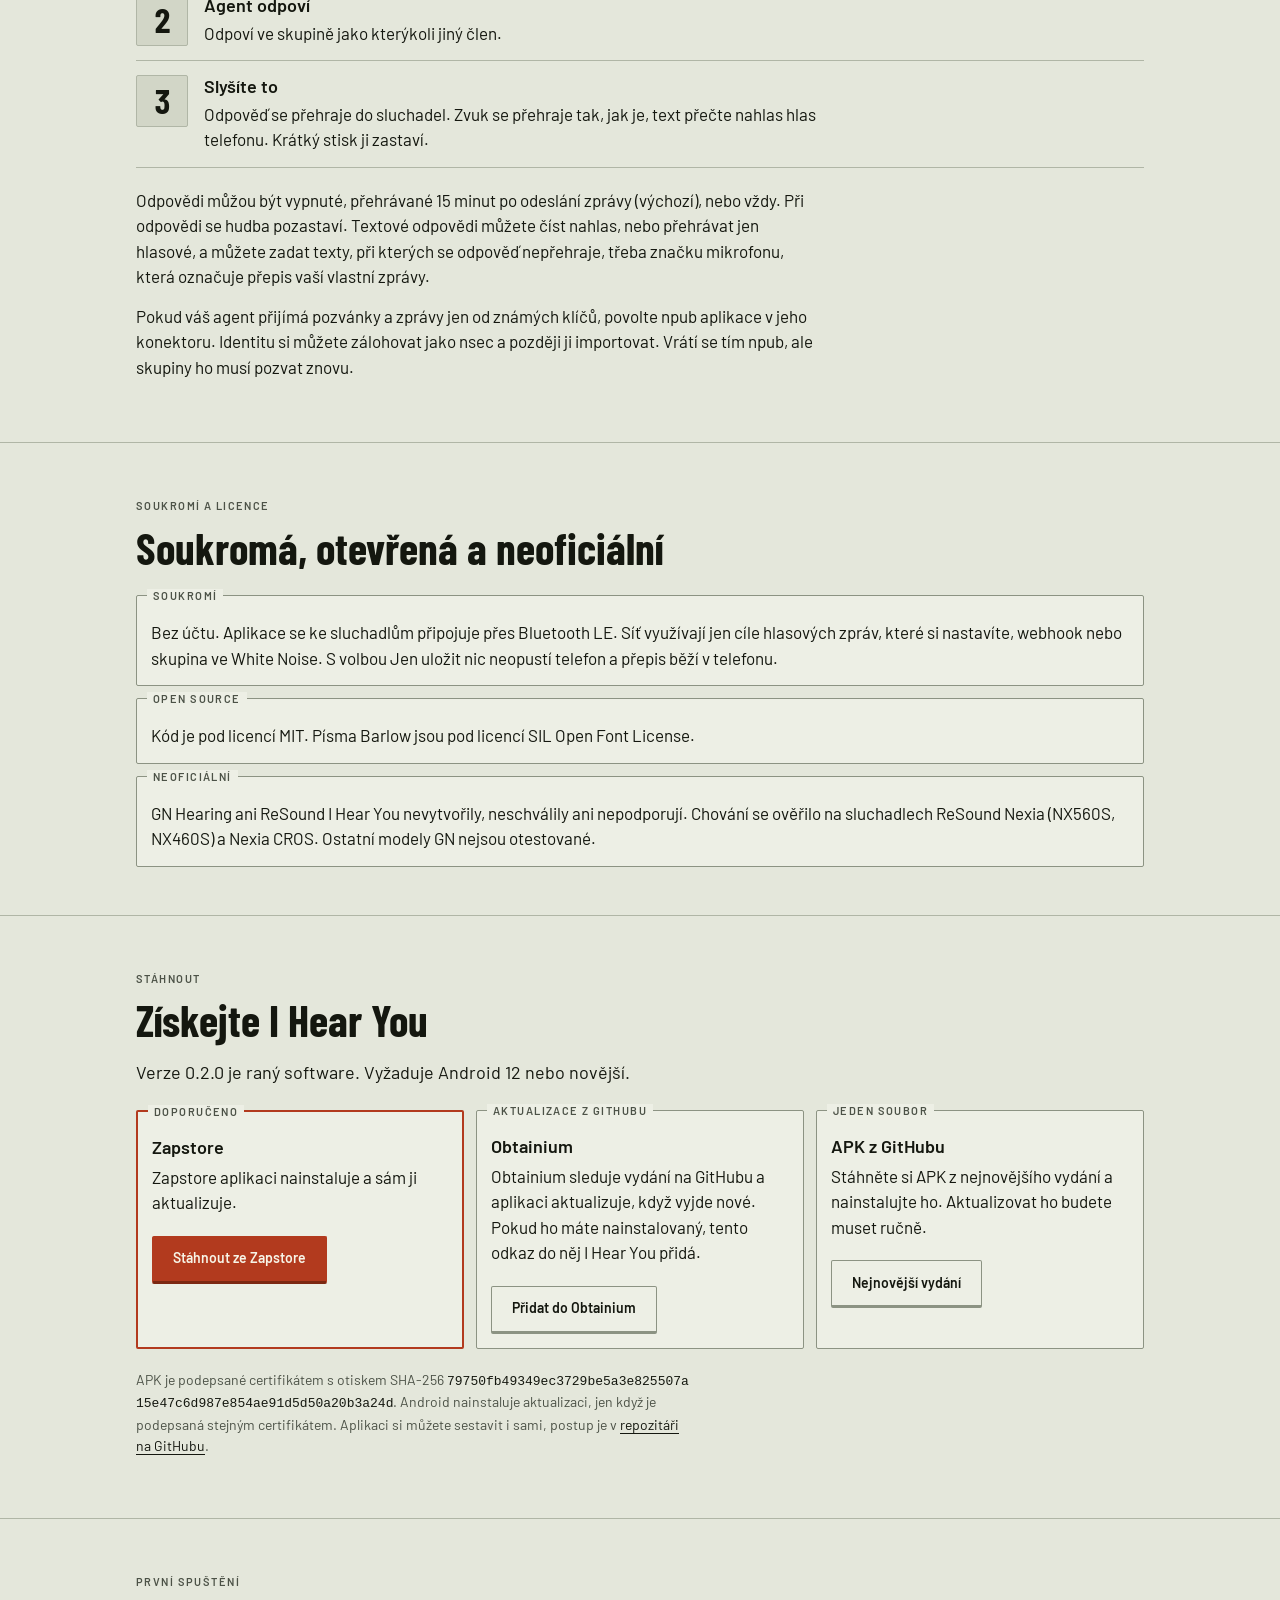
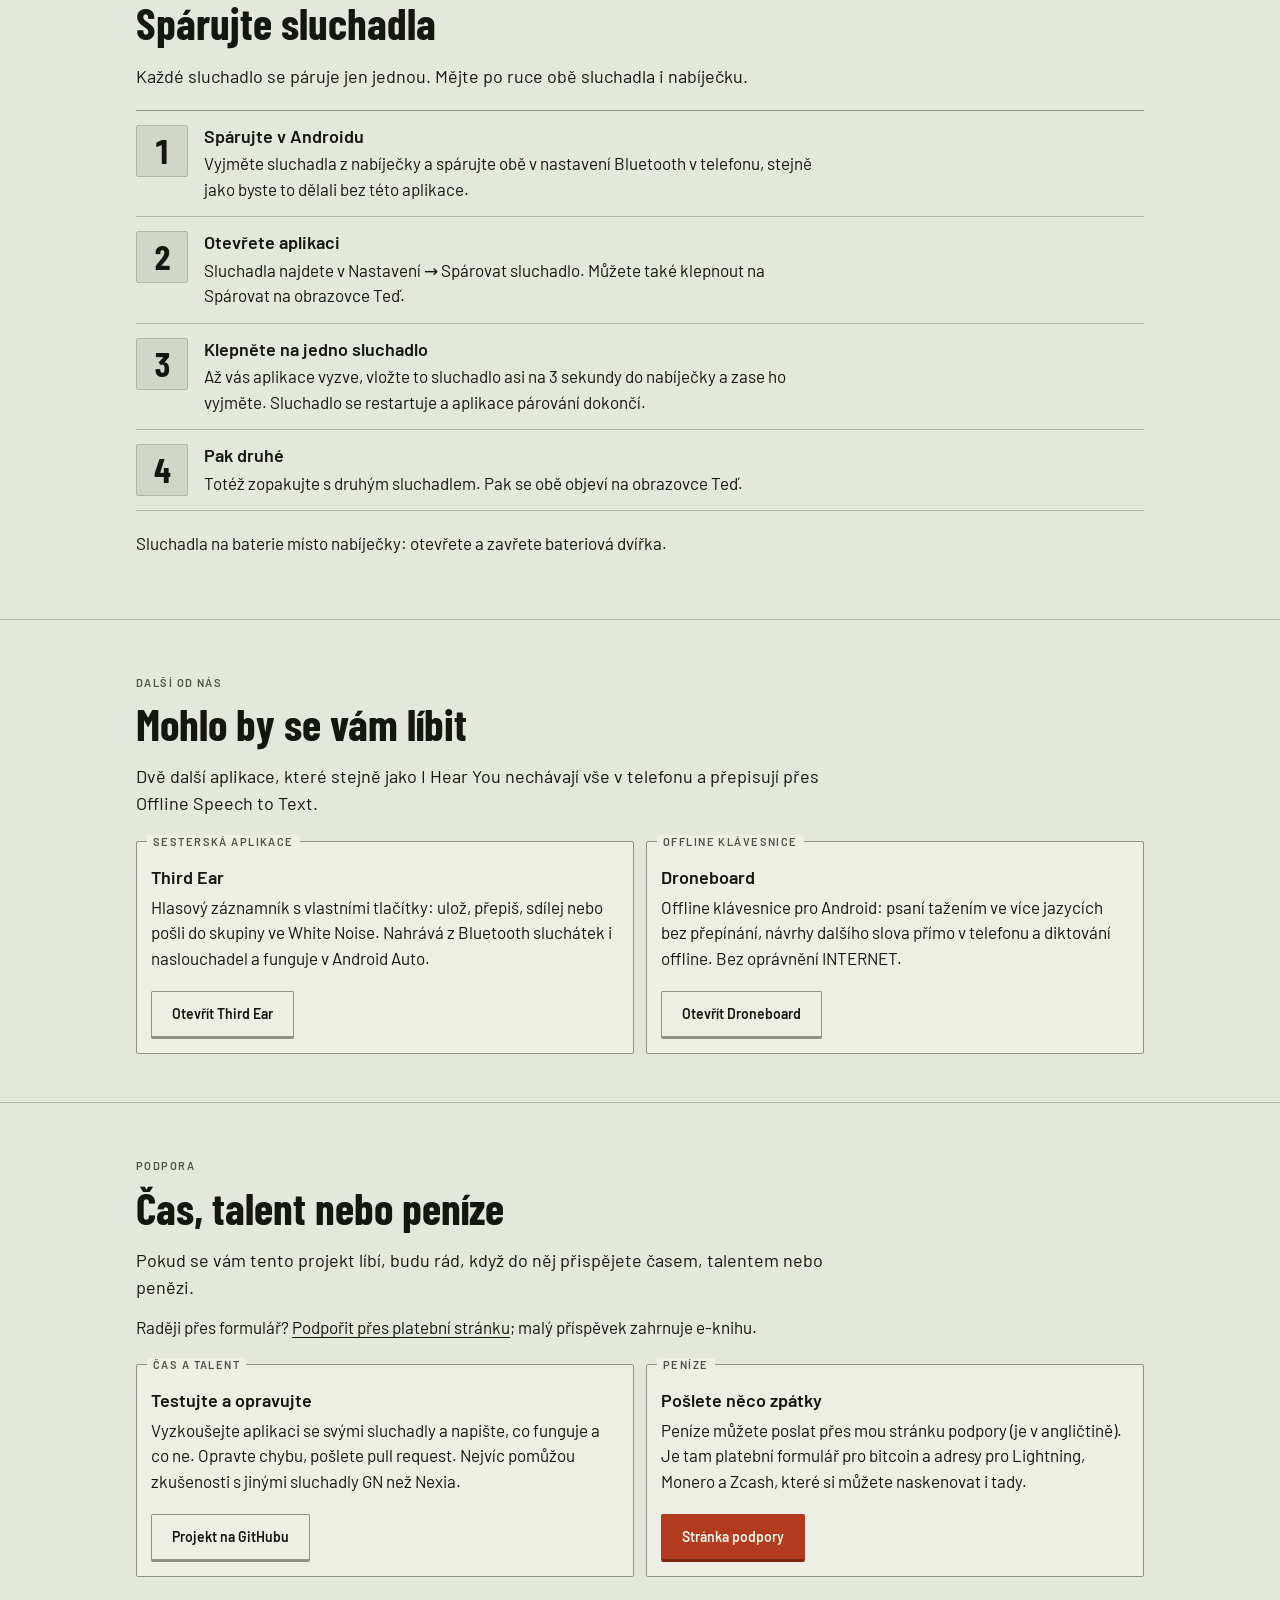
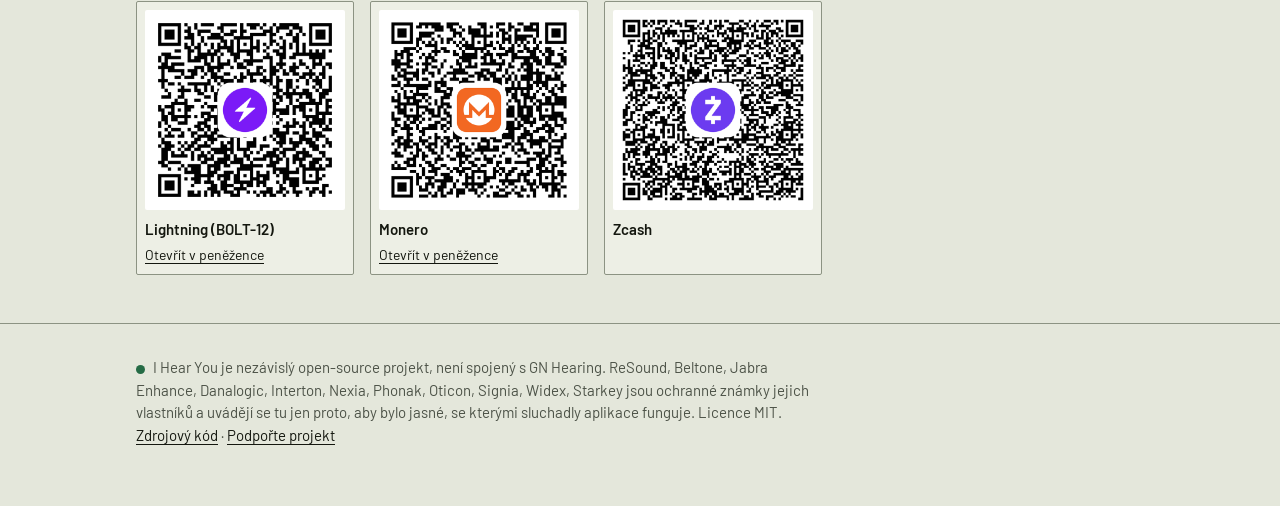
==== commit 6d6529b3: "Site: link the checkout page from the Support section (all languages)" ====
--- a/website/cs/index.html
+++ b/website/cs/index.html
@@ -133,6 +133,7 @@
 <span class="label">Podpora</span>
 <h2>Čas, talent nebo peníze</h2>
 <p class="intro">Pokud se vám tento projekt líbí, budu rád, když do něj přispějete časem, talentem nebo penězi.</p>
+<p>Raději přes formulář? <a href="https://hackyourself.io/support/s/i-hear-you?lang=cs&amp;ref=web">Podpořit přes platební stránku</a>; malý příspěvek zahrnuje e-knihu.</p>
 <div class="grid two"><div class="plate"><span class="label">Čas a talent</span><h3>Testujte a opravujte</h3><p>Vyzkoušejte aplikaci se svými sluchadly a napište, co funguje a co ne. Opravte chybu, pošlete pull request. Nejvíc pomůžou zkušenosti s jinými sluchadly GN než Nexia.</p><p><a class="key" href="https://github.com/jooray/i-hear-you">Projekt na GitHubu</a></p></div><div class="plate"><span class="label">Peníze</span><h3>Pošlete něco zpátky</h3><p>Peníze můžete poslat přes mou stránku podpory (je v angličtině). Je tam platební formulář pro bitcoin a adresy pro Lightning, Monero a Zcash, které si můžete naskenovat i tady.</p><p><a class="key primary" href="https://juraj.bednar.io/en/support-me/">Stránka podpory</a></p></div></div>
 <ul class="qr"><li><img src="../img/qr-lightning-en.png" width="200" height="200" alt="QR kód: Lightning BOLT-12 offer" loading="lazy" decoding="async"><b>Lightning (BOLT-12)</b><a href="lightning:lno1pg98xatswphhyapqg48pvggz7yjxhrlfqjju2xf4qnvqd9fjk8acdy4cf7e7kep33vspyw8kplcs">Otevřít v peněžence</a></li><li><img src="../img/qr-monero.png" width="200" height="200" alt="QR kód: adresa Monero" loading="lazy" decoding="async"><b>Monero</b><a href="monero:89jGcmA65CReki73oLFvxHUzyR45wMqTN8G93ZYRizWVF2XUQgYKbPLGQYgxj2YjX4fxAUPQ7tLr4ATP7fpR4dSeHH3r9iH">Otevřít v peněžence</a></li><li><img src="../img/qr-zcash.png" width="200" height="200" alt="QR kód: adresa Zcash" loading="lazy" decoding="async"><b>Zcash</b></li></ul>
 </div></section>
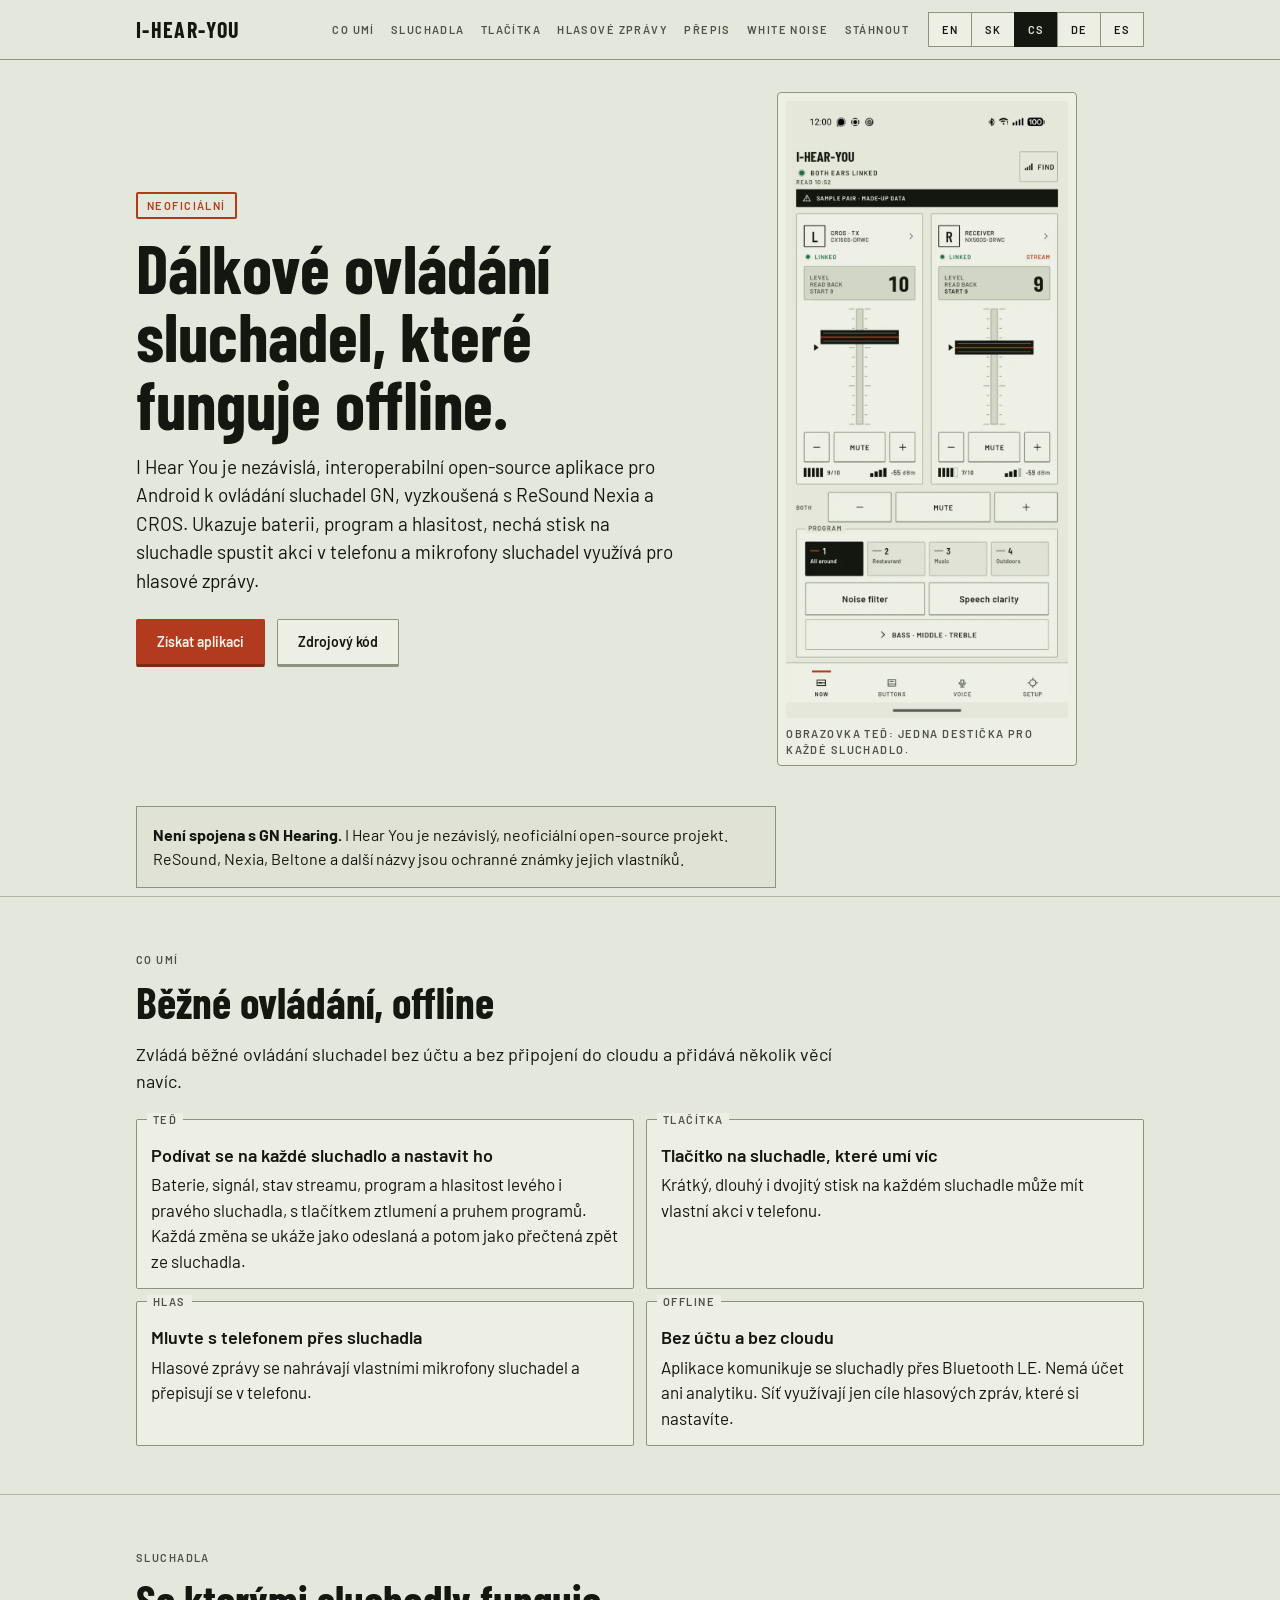
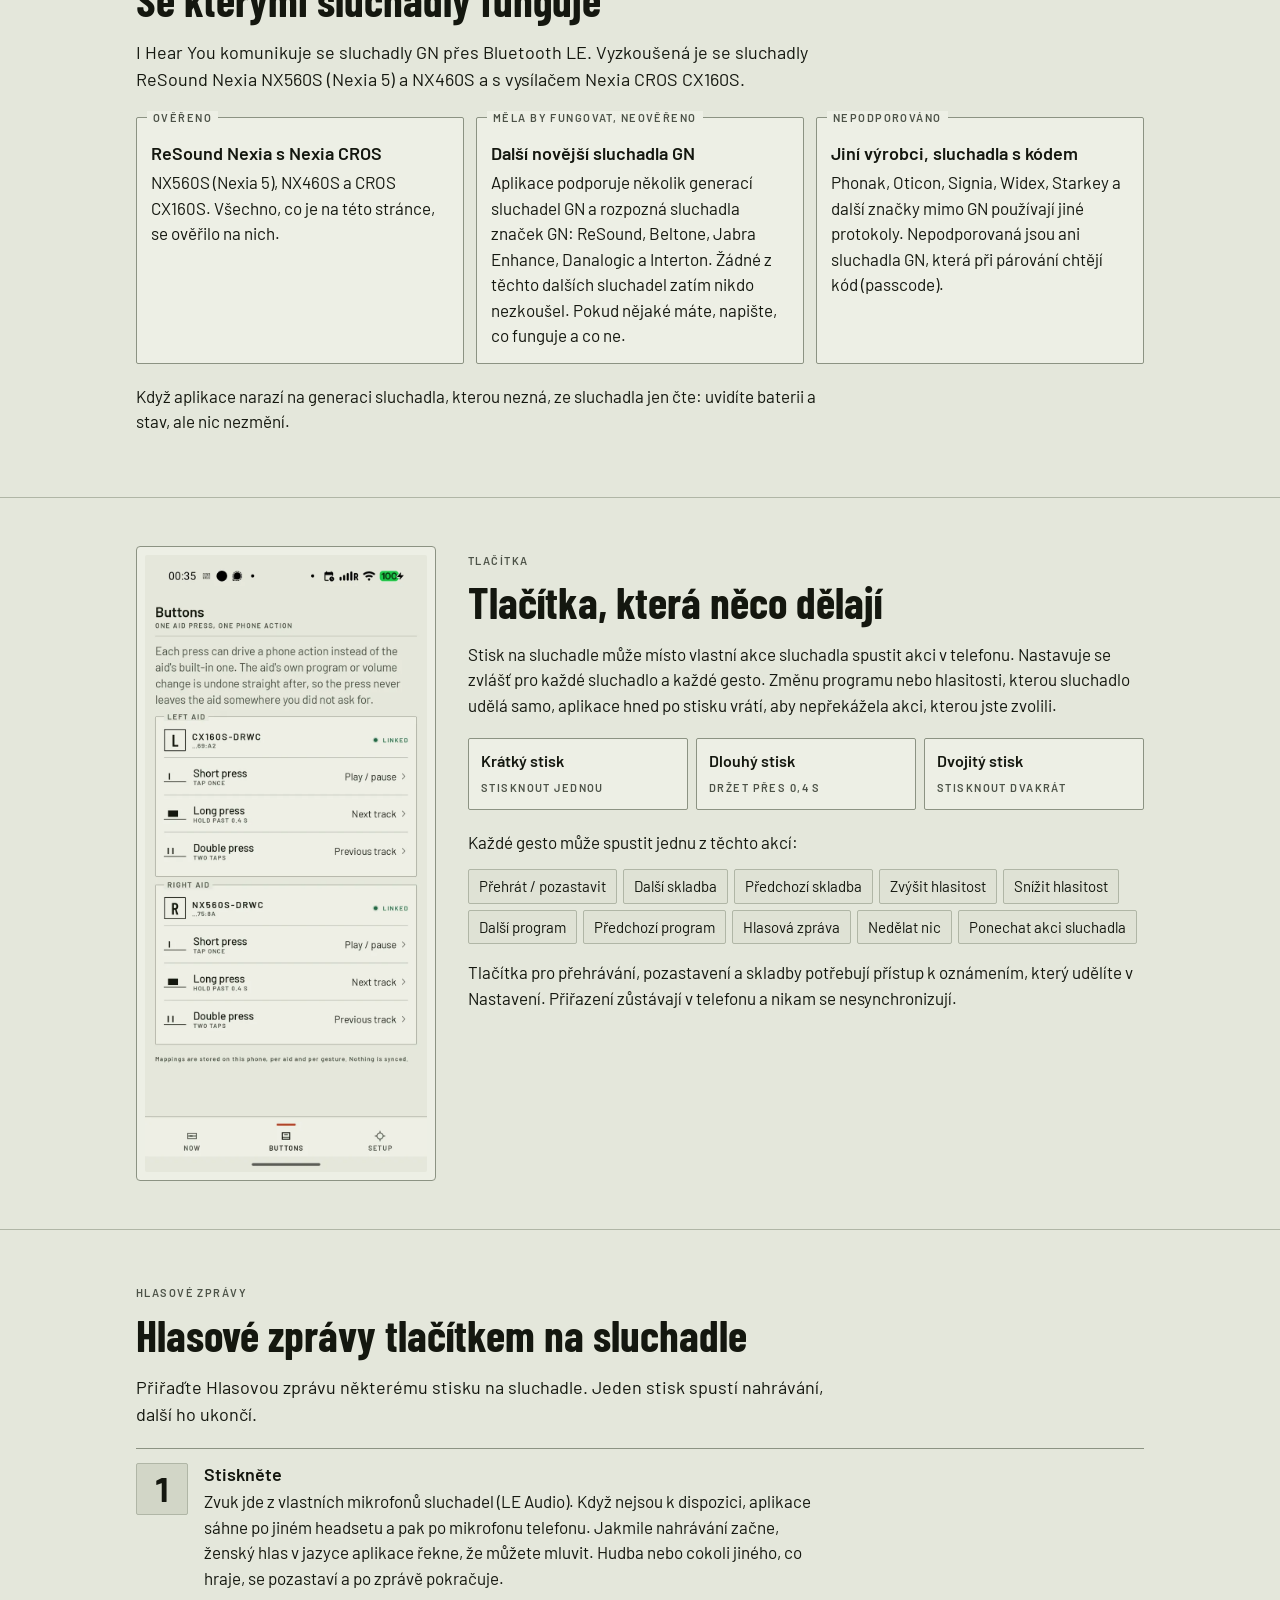
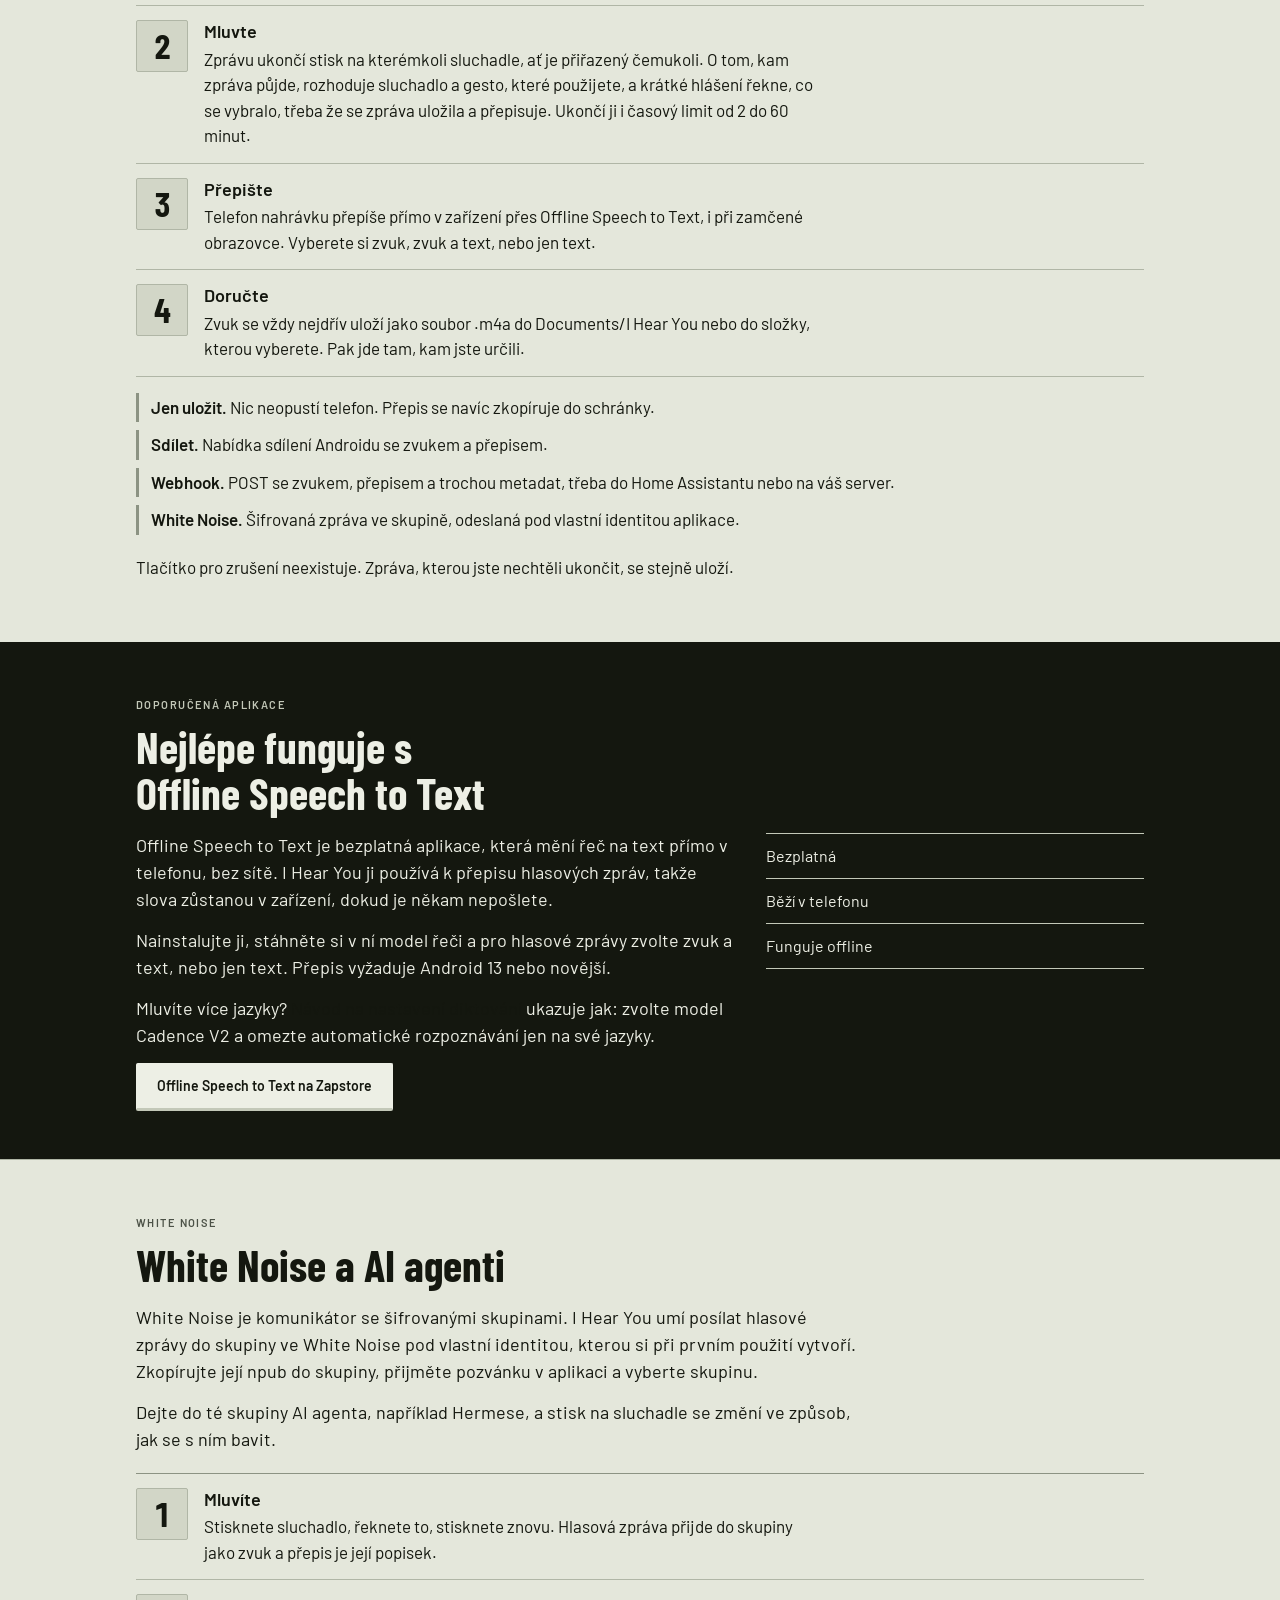
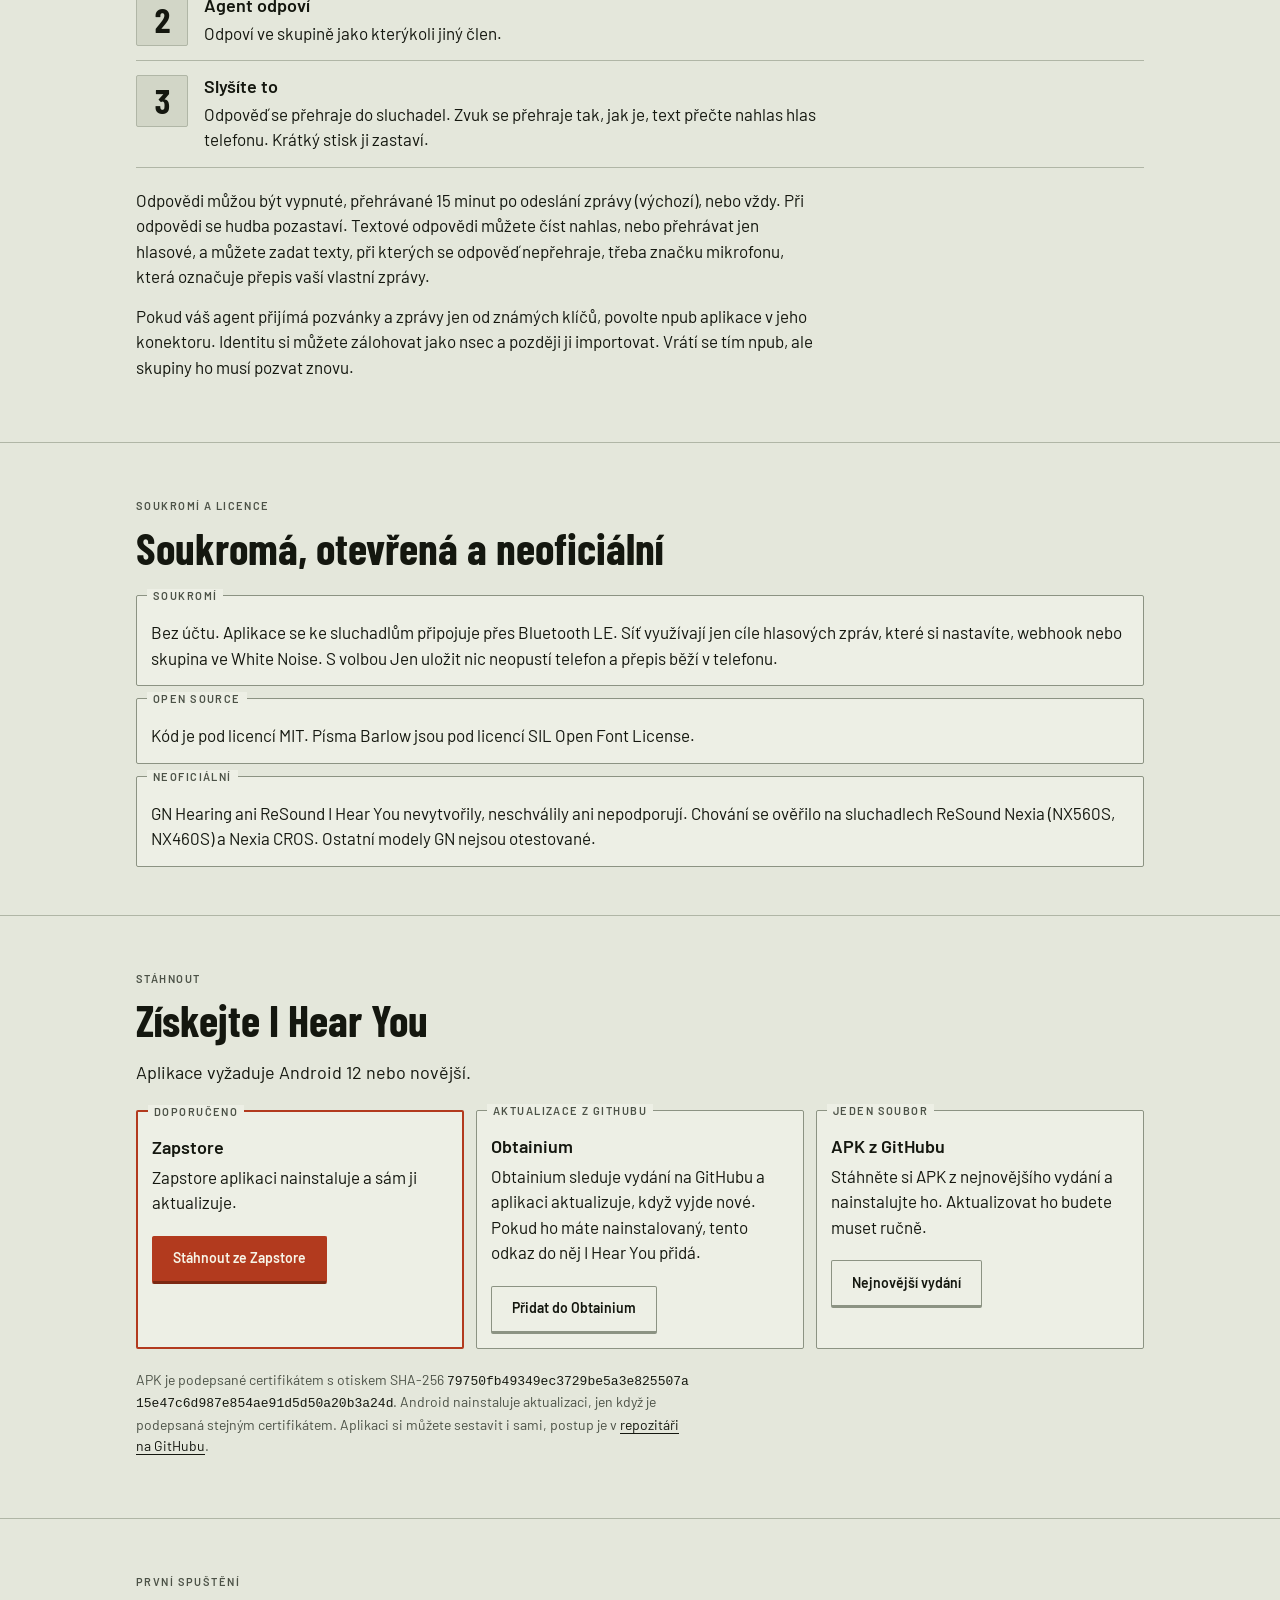
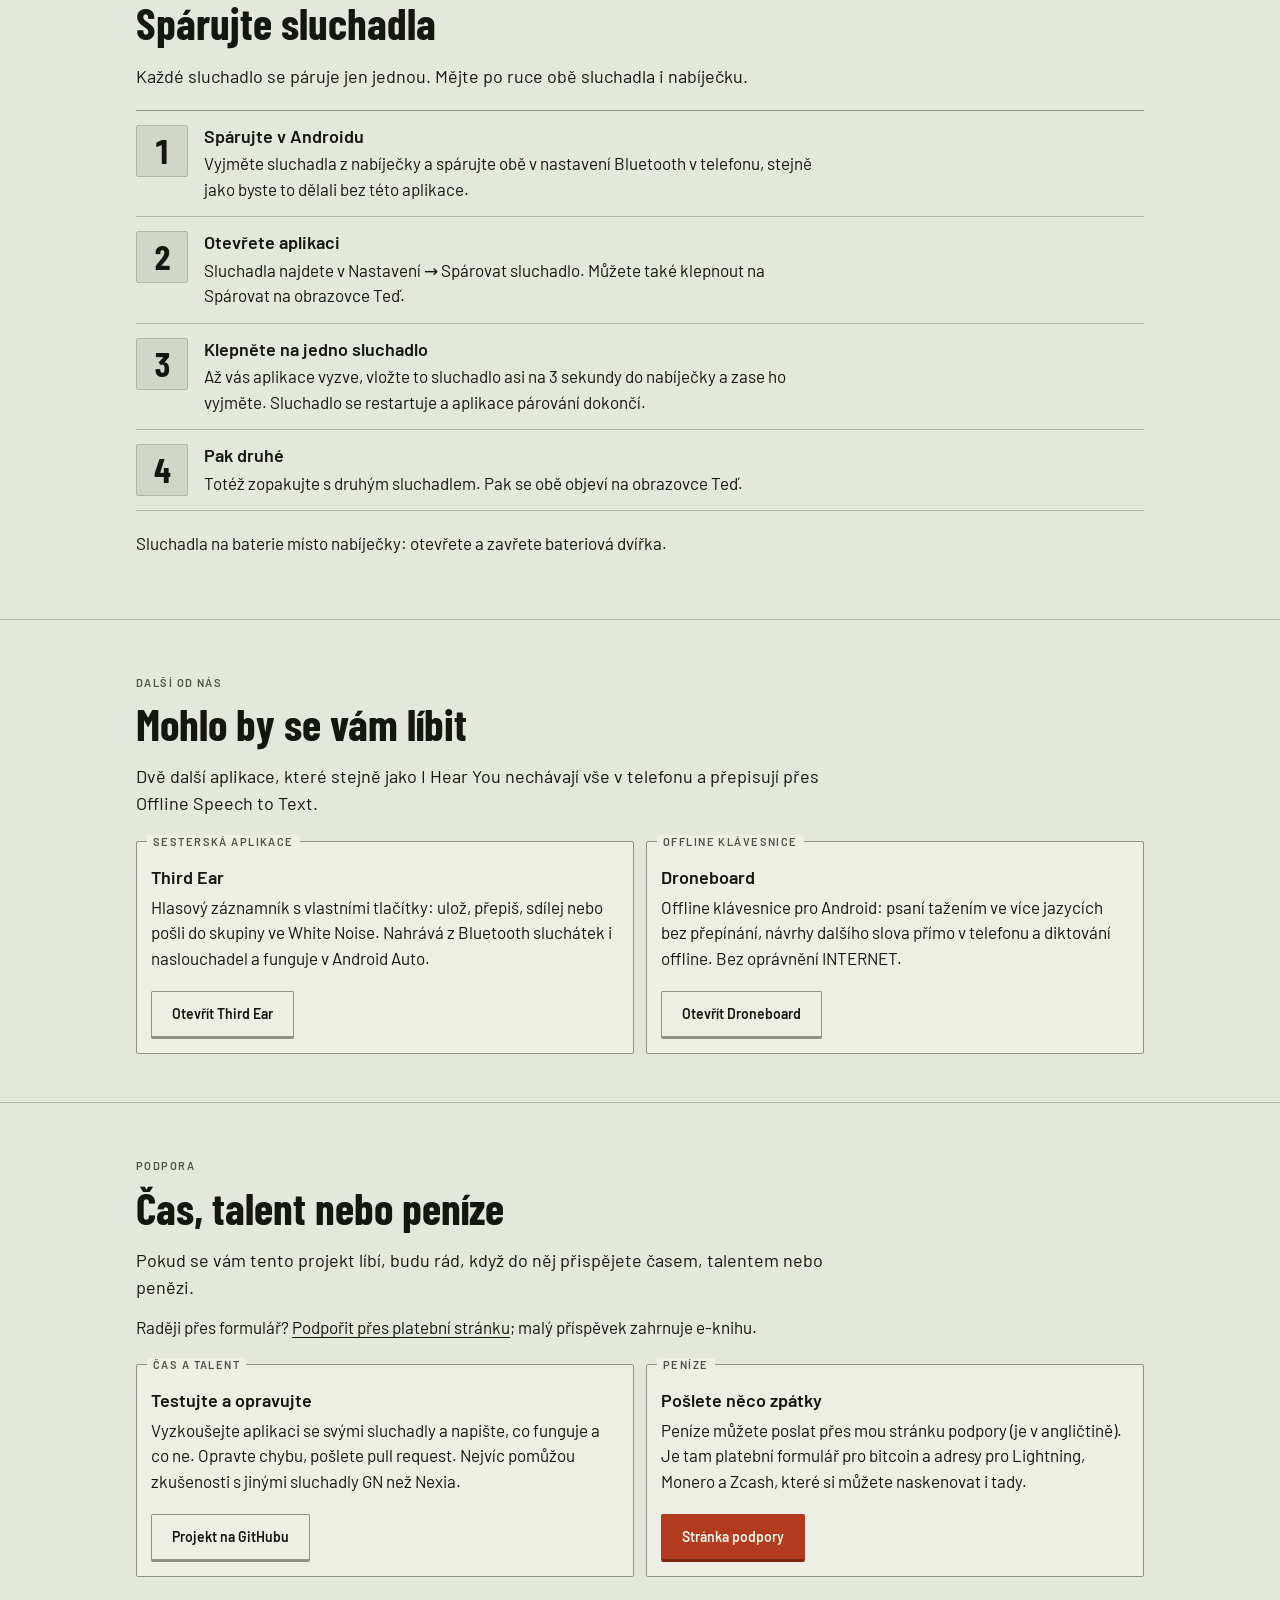
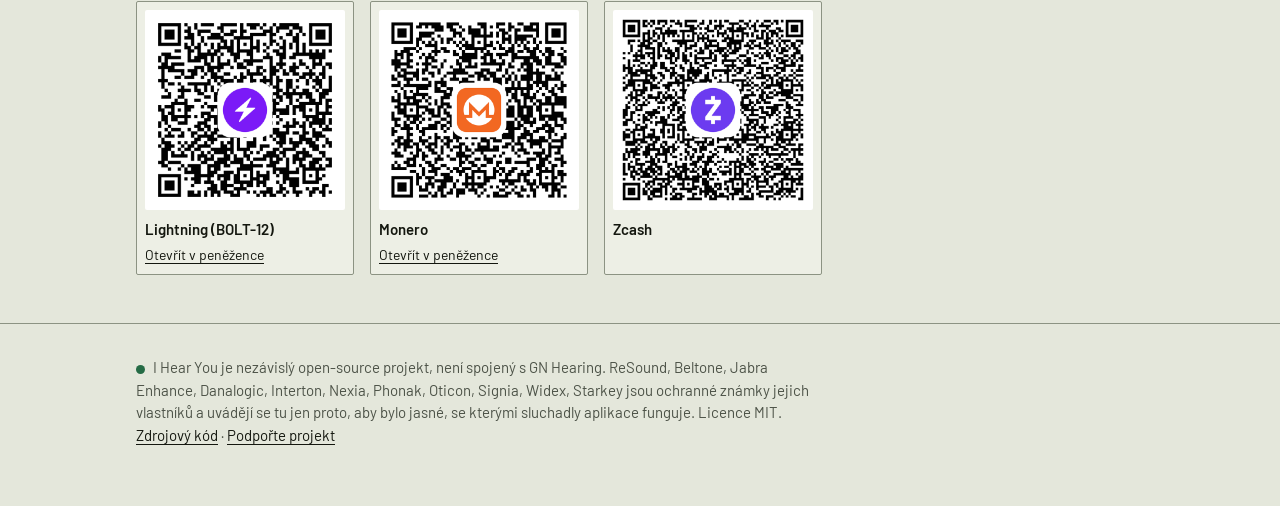
==== commit c7e0e753: "website: drop the stale "early software" / 0.2.0 line The app is mature now, and the version number " ====
--- a/website/cs/index.html
+++ b/website/cs/index.html
@@ -110,7 +110,7 @@
 <section id="get"><div class="wrap">
 <span class="label">Stáhnout</span>
 <h2>Získejte I Hear You</h2>
-<p class="intro">Verze 0.2.0 je raný software. Vyžaduje Android 12 nebo novější.</p>
+<p class="intro">Aplikace vyžaduje Android 12 nebo novější.</p>
 <div class="grid three"><div class="plate pick"><span class="label">Doporučeno</span><h3>Zapstore</h3><p>Zapstore aplikaci nainstaluje a sám ji aktualizuje.</p><p><a class="key primary" href="https://zapstore.dev/apps/app.ihearyou">Stáhnout ze Zapstore</a></p></div><div class="plate"><span class="label">Aktualizace z GitHubu</span><h3>Obtainium</h3><p>Obtainium sleduje vydání na GitHubu a aplikaci aktualizuje, když vyjde nové. Pokud ho máte nainstalovaný, tento odkaz do něj I Hear You přidá.</p><p><a class="key" href="obtainium://add/https://github.com/jooray/i-hear-you">Přidat do Obtainium</a></p></div><div class="plate"><span class="label">Jeden soubor</span><h3>APK z GitHubu</h3><p>Stáhněte si APK z nejnovějšího vydání a nainstalujte ho. Aktualizovat ho budete muset ručně.</p><p><a class="key" href="https://github.com/jooray/i-hear-you/releases/latest">Nejnovější vydání</a></p></div></div>
 <p class="fine">APK je podepsané certifikátem s otiskem SHA-256 <code>79750fb49349ec3729be5a3e825507a15e47c6d987e854ae91d5d50a20b3a24d</code>. Android nainstaluje aktualizaci, jen když je podepsaná stejným certifikátem. Aplikaci si můžete sestavit i sami, postup je v <a href="https://github.com/jooray/i-hear-you">repozitáři na GitHubu</a>.</p>
 </div></section>
